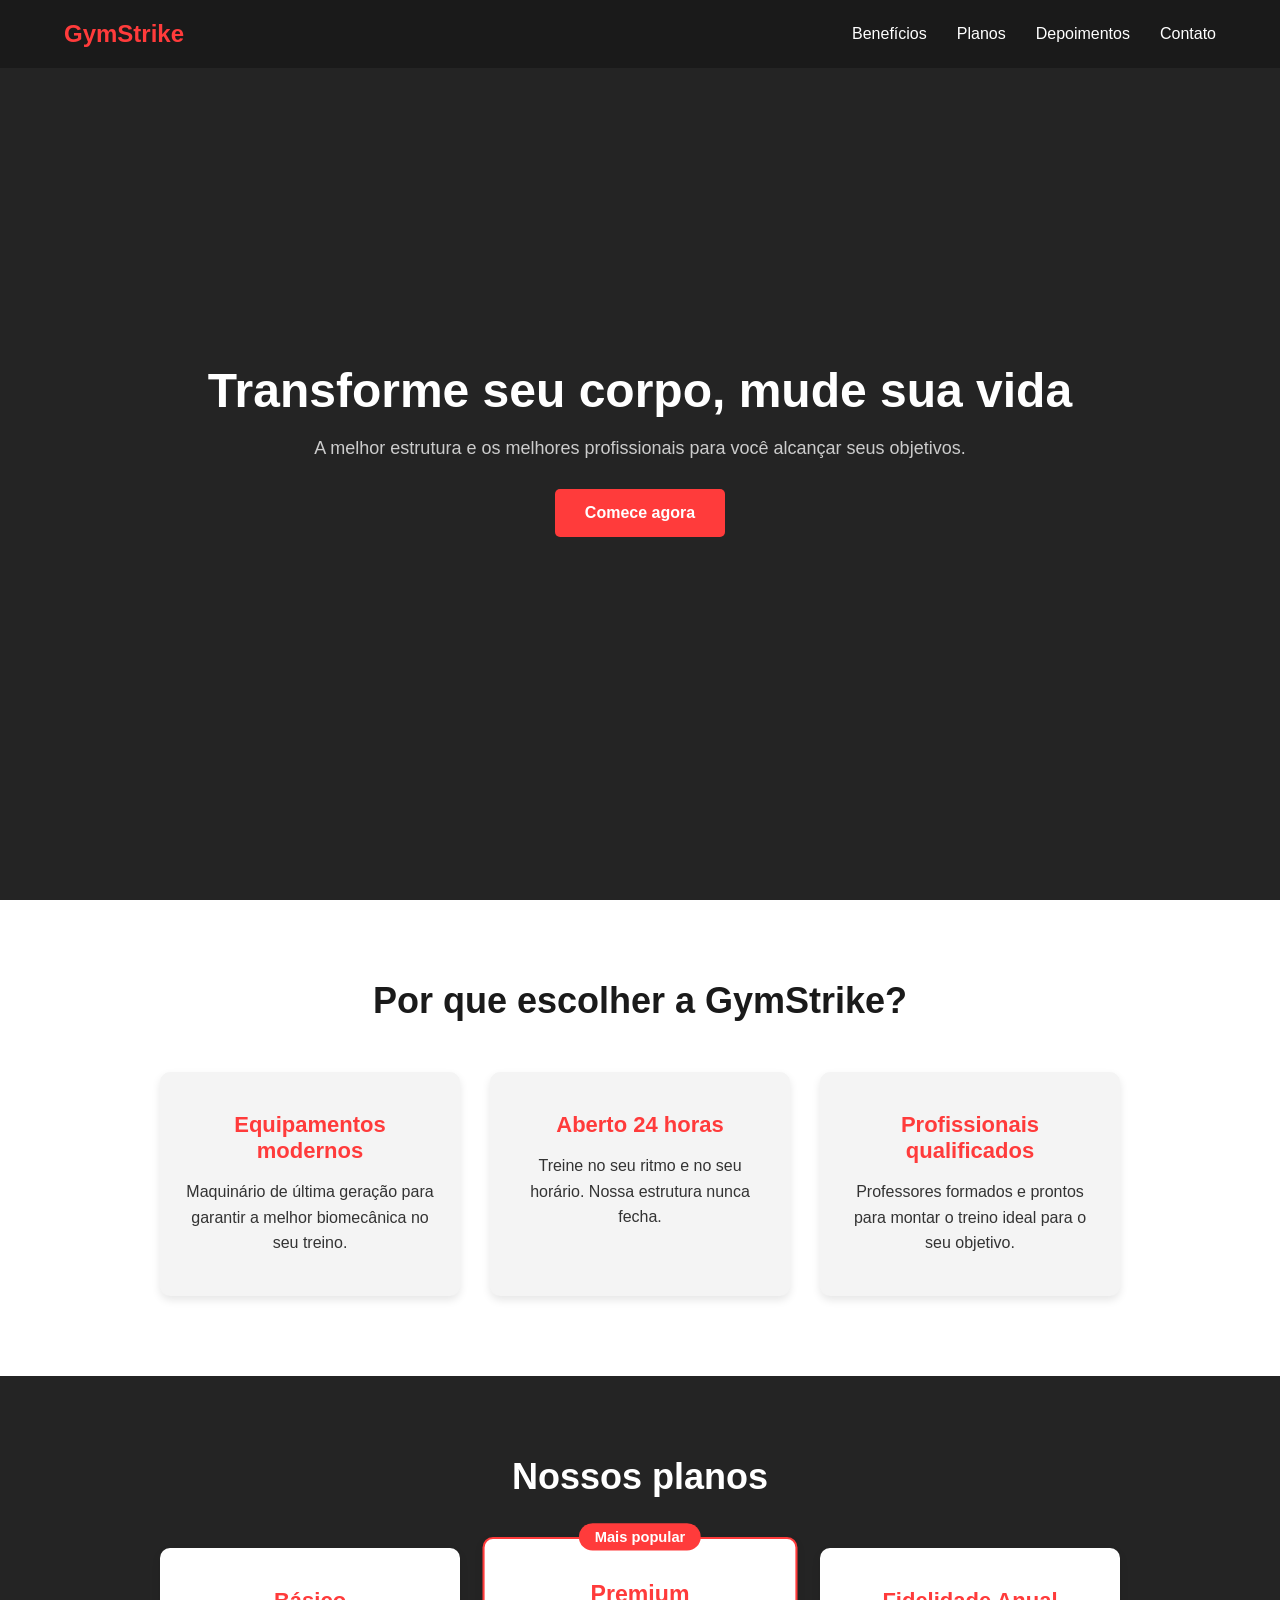
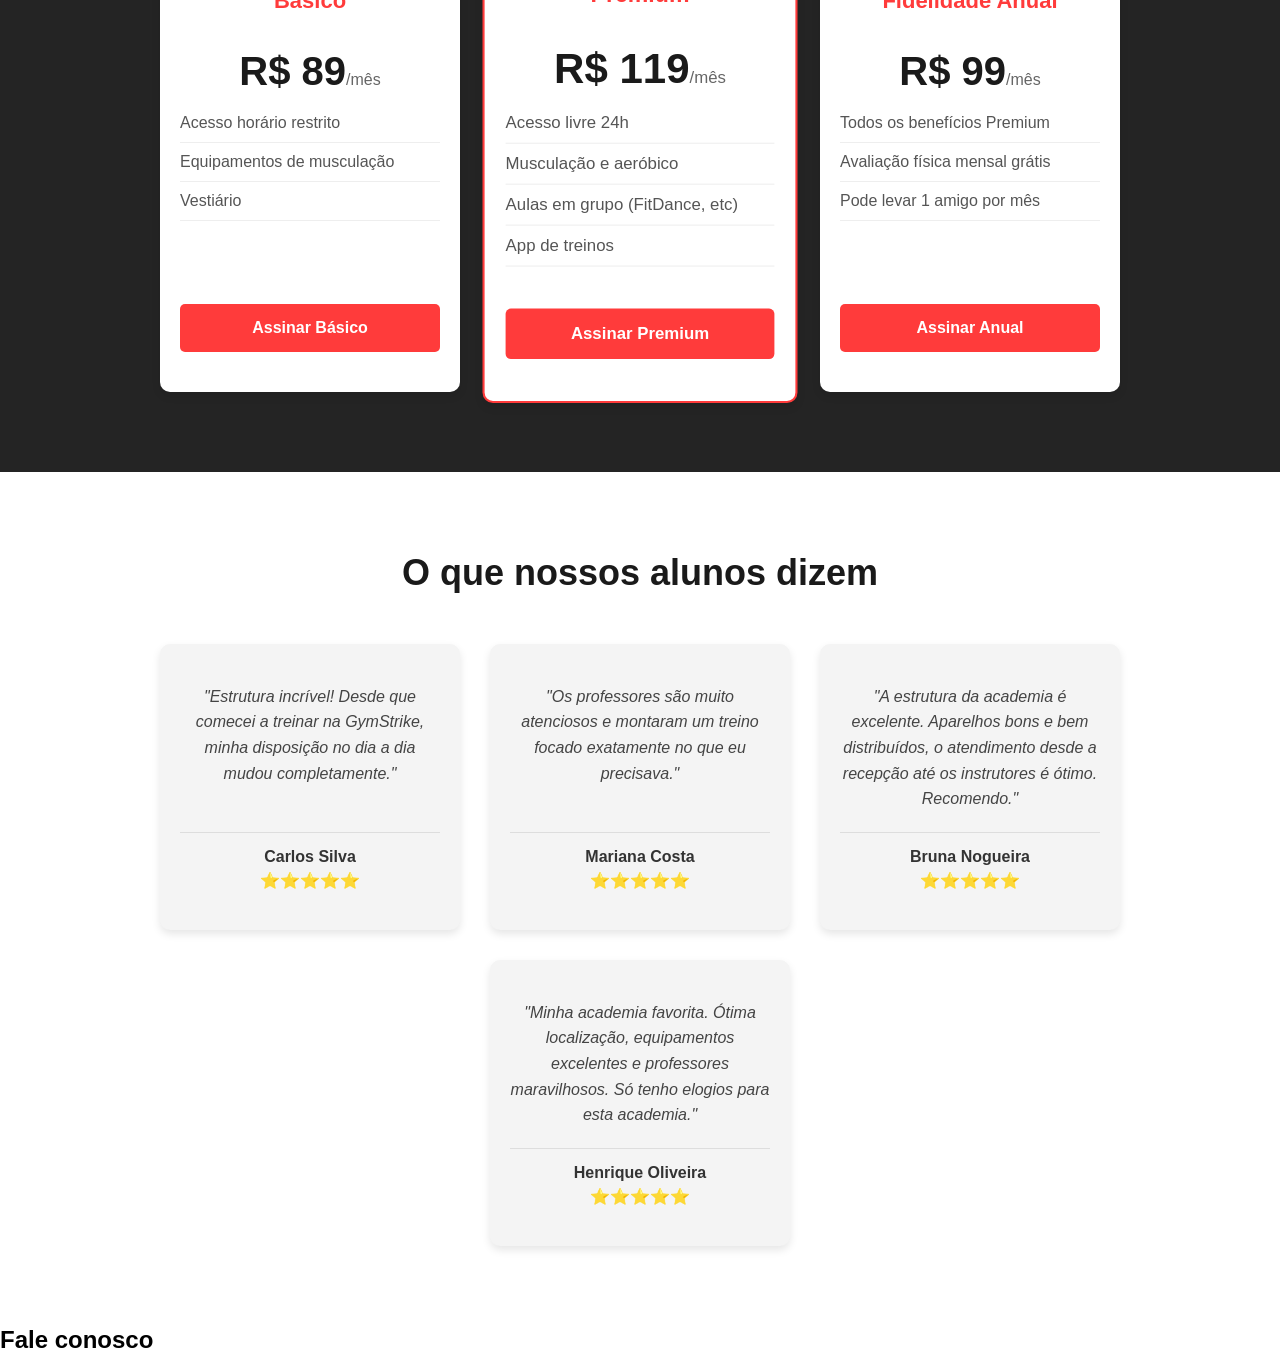
==== index.html @ 0ec487df "feat: adiciona secao de depoimentos" ====
<!DOCTYPE html>
<html lang="pt-BR">
<head>
    <meta charset="UTF-8">
    <meta name="viewport" content="width=device-width, initial-scale=1.0">
    <title>GymStrike</title>
    <link rel="stylesheet" href="style.css">
</head>
<body>
    <header>
        <nav>
            <div class="logo">GymStrike</div>
            <ul class="nav-links">
                <li><a href="#beneficios">Benefícios</a></li>
                <li><a href="#planos">Planos</a></li>
                <li><a href="#depoimentos">Depoimentos</a></li>
                <li><a href="#contato">Contato</a></li>
            </ul>
        </nav>
    </header>

    <main>
        <!-- 1. HERO SECTION -->
        <section id="hero">
            <div class="hero-content">
                <h1>Transforme seu corpo, mude sua vida</h1>
                <p>A melhor estrutura e os melhores profissionais para você alcançar seus objetivos.</p>
                <a href="#planos" class="cta-button">Comece agora</a>
            </div>
        </section>

        <!-- 2. BENEFÍCIOS -->
         <section id="beneficios" class="secao-padrao">
            <h2 class="titulo-secao">Por que escolher a GymStrike?</h2>
            
            <div class="cards-container">
                <div class="card">
                    <h3>Equipamentos modernos</h3>
                    <p>Maquinário de última geração para garantir a melhor biomecânica no seu treino.</p>
                </div>

                <div class="card">
                    <h3>Aberto 24 horas</h3>
                    <p>Treine no seu ritmo e no seu horário. Nossa estrutura nunca fecha.</p>
                </div>

                <div class="card">
                    <h3>Profissionais qualificados</h3>
                    <p>Professores formados e prontos para montar o treino ideal para o seu objetivo.</p>
                </div>
            </div>
         </section>

         <!-- 3. PLANOS DE MENSALIDADE -->
          <section id="planos" class="secao-padrao bg-escuro">
            <h2 class="titulo-secao texto-claro">Nossos planos</h2>
            
            <div class="cards-container">
                <div class="card plano-card">
                    <h3>Básico</h3>
                    <div class="preco">R$ 89<span>/mês</span></div>
                    <ul class="lista-plano">
                        <li>Acesso horário restrito</li>
                        <li>Equipamentos de musculação</li>
                        <li>Vestiário</li>
                    </ul>
                    <a href="#contato" class="cta-button plano-btn">Assinar Básico</a>
                </div>

                <div class="card plano-card destaque">
                    <div class="tag-popular">Mais popular</div>
                    <h3>Premium</h3>
                    <div class="preco">R$ 119<span>/mês</span></div>
                    <ul class="lista-plano">
                        <li>Acesso livre 24h</li>
                        <li>Musculação e aeróbico</li>
                        <li>Aulas em grupo (FitDance, etc)</li>
                        <li>App de treinos</li>
                    </ul>
                    <a href="#contato" class="cta-button plano-btn">Assinar Premium</a>
                </div>

                <div class="card plano-card">
                    <h3>Fidelidade Anual</h3>
                    <div class="preco">R$ 99<span>/mês</span></div>
                    <ul class="lista-plano">
                        <li>Todos os benefícios Premium</li>
                        <li>Avaliação física mensal grátis</li>
                        <li>Pode levar 1 amigo por mês</li>
                    </ul>
                    <a href="#contato" class="cta-button plano-btn">Assinar Anual</a>
                </div>
            </div>
          </section>

          <!-- 4. DEPOIMENTOS -->
           <section id="depoimentos" class="secao-padrao">
            <h2 class="titulo-secao">O que nossos alunos dizem</h2>
            
            <div class="cards-container">
                <div class="card depoimento-card">
                    <p class="texto-depoimento">"Estrutura incrível! Desde que comecei a treinar na GymStrike, minha disposição no dia a dia mudou completamente."</p>
                    <div class="autor-depoimento">
                        <strong>Carlos Silva</strong>
                        <span>⭐⭐⭐⭐⭐</span>
                    </div>
                </div>

                <div class="card depoimento-card">
                    <p class="texto-depoimento">"Os professores são muito atenciosos e montaram um treino focado exatamente no que eu precisava."</p>
                    <div class="autor-depoimento">
                        <strong>Mariana Costa</strong>
                        <span>⭐⭐⭐⭐⭐</span>
                    </div>
                </div>

                <div class="card depoimento-card">
                    <p class="texto-depoimento">"A estrutura da academia é excelente. Aparelhos bons e bem distribuídos, o atendimento desde a recepção até os instrutores é ótimo. Recomendo."</p>
                    <div class="autor-depoimento">
                        <strong>Bruna Nogueira</strong>
                        <span>⭐⭐⭐⭐⭐</span>
                    </div>
                </div>

                <div class="card depoimento-card">
                    <p class="texto-depoimento">"Minha academia favorita. Ótima localização, equipamentos excelentes e professores maravilhosos. Só tenho elogios para esta academia."</p>
                    <div class="autor-depoimento">
                        <strong>Henrique Oliveira</strong>
                        <span>⭐⭐⭐⭐⭐</span>
                    </div>
                </div>
            </div>
           </section>

           <!-- 5. FORMULÁRIO DE CONTATO -->
            <section id="contato">
                <h2>Fale conosco</h2>
                <!-- Colocarei o formulário aqui depois -->
            </section>
    </main>

    <script src="script.js"></script>
</body>
</html>
---- style.css ----
* {
    margin: 0;
    padding: 0;
    box-sizing: border-box;
    font-family: Arial, sans-serif; /* Fonte básica temporária */
}

/* CABEÇALHO E NAVEGAÇÃO */
header {
    background-color: #1a1a1a;
    padding: 20px 5%;
    position: fixed;
    width: 100%;
    top: 0;
    z-index: 100;
}

nav {
    display: flex;
    justify-content: space-between;
    align-items: center;
}

.logo {
    color: #ff3b3b;
    font-size: 24px;
    font-weight: bold;
}

.nav-links {
    list-style: none;
    display: flex;
    gap: 30px;
}

.nav-links a {
    color: white;
    text-decoration: none;
    font-size: 16px;
    transition: color 0.3s ease;
}

.nav-links a:hover {
    color: #ff3b3b;
}

/* HERO SECTION */
#hero {
    background-color: #242424;
    height: 100vh;
    display: flex;
    align-items: center;
    justify-content: center;
    text-align: center;
    color: white;
    padding: 0 20px;
}

.hero-content h1 {
    font-size: 48px;
    margin-bottom: 20px;
}

.hero-content p {
    font-size: 18px;
    margin-bottom: 30px;
    color: #cccccc;
}

/* BOTÃO CTA */
.cta-button {
    display: inline-block;
    background-color: #ff3b3b;
    color: white;
    padding: 15px 30px;
    text-decoration: none;
    font-weight: bold;
    border-radius: 5px;
    transition: background-color 0.3s ease, transform 0.2s ease;
}

.cta-button:hover {
    background-color: #cc0000;
    transform: scale(1.05);
}

/* ESTILOS PADRÕES DE SEÇÃO */
.secao-padrao {
    padding: 80px 5%;
    background-color: #ffffff;
    color: #333333;
    text-align: center;
}

.titulo-secao {
    font-size: 36px;
    margin-bottom: 50px;
    color: #1a1a1a;
}

.bg-escuro {
    background-color: #242424;
}

.texto-claro {
    color: #ffffff;
}

/* BENEFÍCIOS */
.cards-container {
    display: flex;
    justify-content: center;
    gap: 30px;
    flex-wrap: wrap;
}

.card {
    background-color: #f4f4f4;
    padding: 40px 20px;
    border-radius: 10px;
    width: 300px;
    box-shadow: 0 4px 8px rgba(0,0,0,0.1);
    transition: transform 0.3s ease, box-shadow 0.3s ease;
}

.card h3 {
    color: #ff3b3b;
    margin-bottom: 15px;
    font-size: 22px;
}

.card p {
    font-size: 16px;
    line-height: 1.6;
}

.card:hover {
    transform: translateY(-10px);
    box-shadow: 0 8px 16px rgba(0,0,0,0.2);
}

/* PLANOS */
.plano-card {
    background-color: #ffffff;
    display: flex;
    flex-direction: column;
    position: relative;
}

.plano-card.destaque {
    border: 2px solid #ff3b3b;
    transform: scale(1.05);
}

.plano-card.destaque:hover {
    transform: scale(1.1);
}

.tag-popular {
    position: absolute;
    top: -15px;
    left: 50%;
    transform: translateX(-50%);
    background-color: #ff3b3b;
    color: white;
    padding: 5px 15px;
    border-radius: 20px;
    font-size: 14px;
    font-weight: bold;
}

.preco {
    font-size: 40px;
    font-weight: bold;
    color: #1a1a1a;
    margin: 20px 0;
}

.preco span {
    font-size: 16px;
    color: #666666;
    font-weight: normal;
}

.lista-plano {
    list-style: none;
    text-align: left;
    margin-bottom: 30px;
    flex-grow: 1;
}

.lista-plano li {
    margin-bottom: 10px;
    border-bottom: 1px solid #eeeeee;
    padding-bottom: 10px;
    color: #555555;
}

.plano-btn {
    width: 100%;
    text-align: center;
}

/* DEPOIMENTOS */
.depoimento-card {
    display: flex;
    flex-direction: column;
    justify-content: space-between;
    font-style: italic;
}

.texto-depoimento {
    margin-bottom: 20px;
    font-size: 16px;
    color: #444444;
}

.autor-depoimento {
    display: flex;
    flex-direction: column;
    align-items: center;
    gap: 5px;
    font-style: normal;
    border-top: 1px solid #dddddd;
    padding-top: 15px;
}
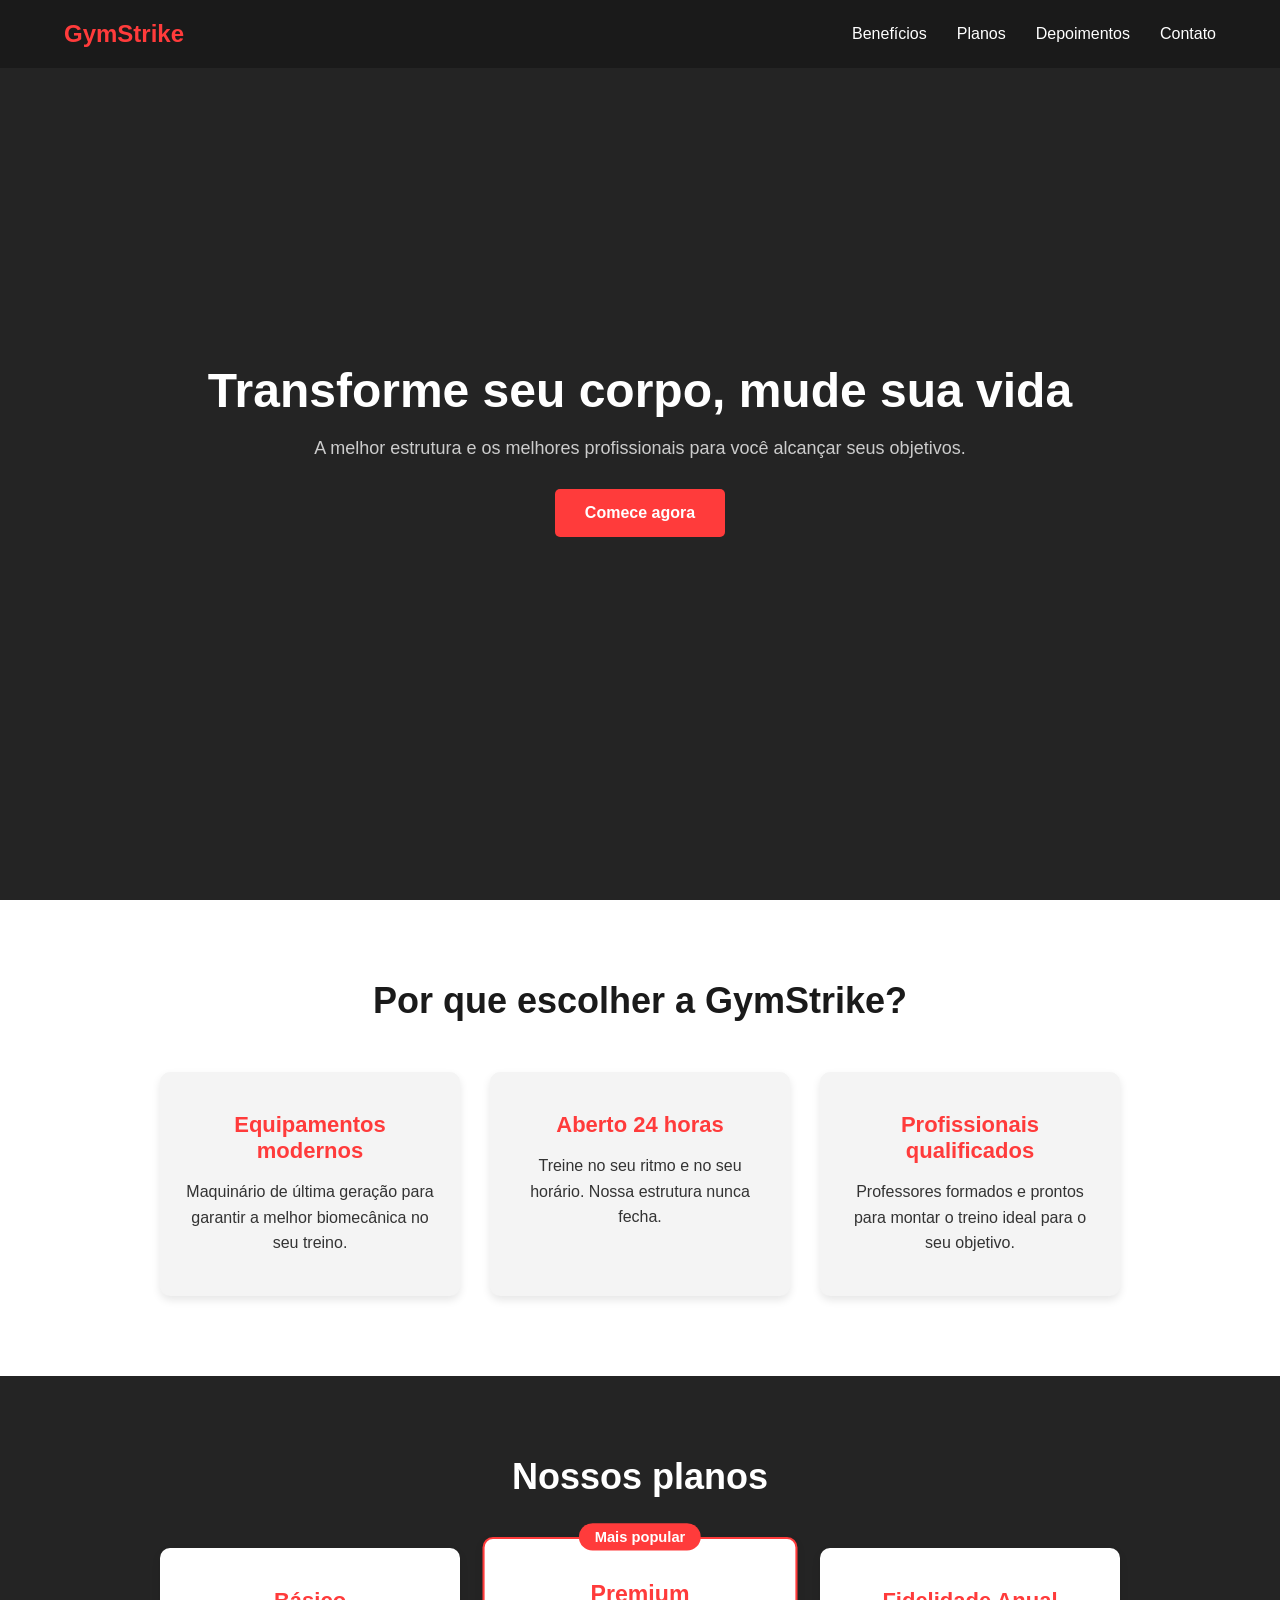
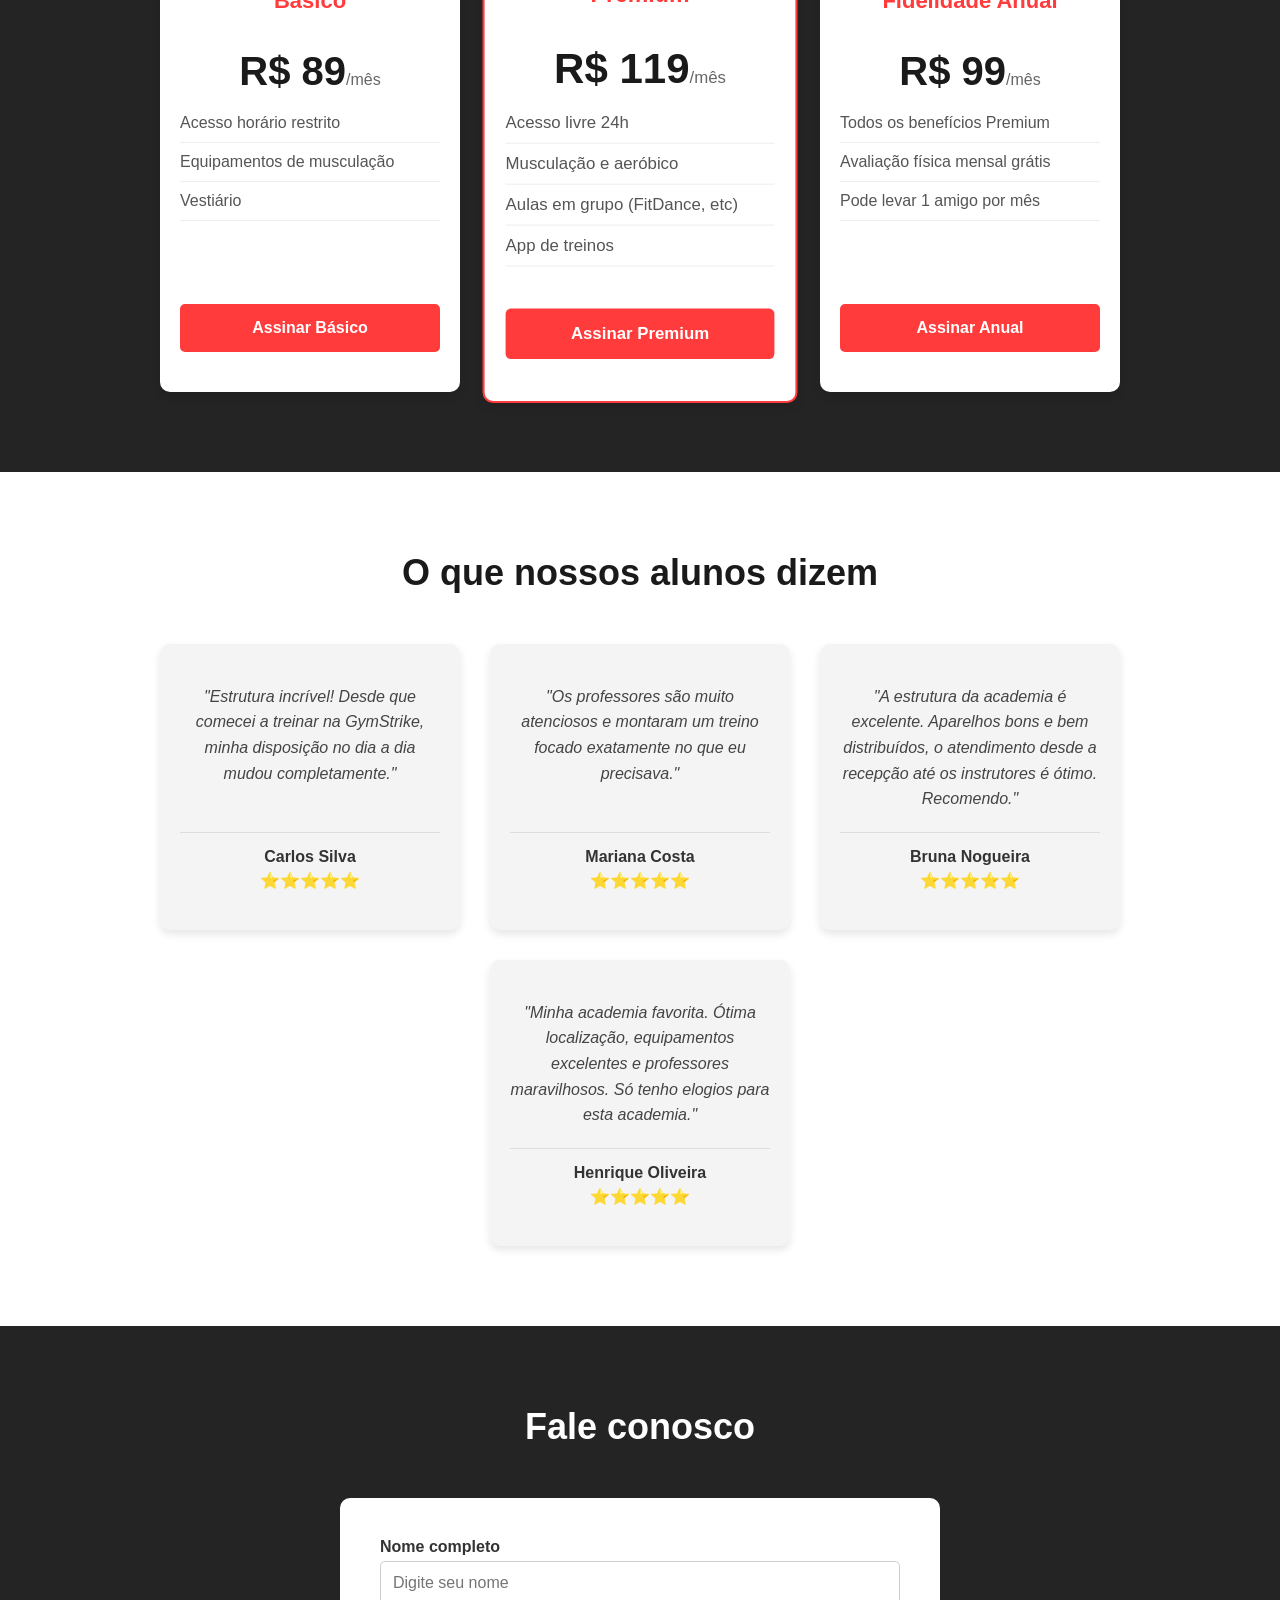
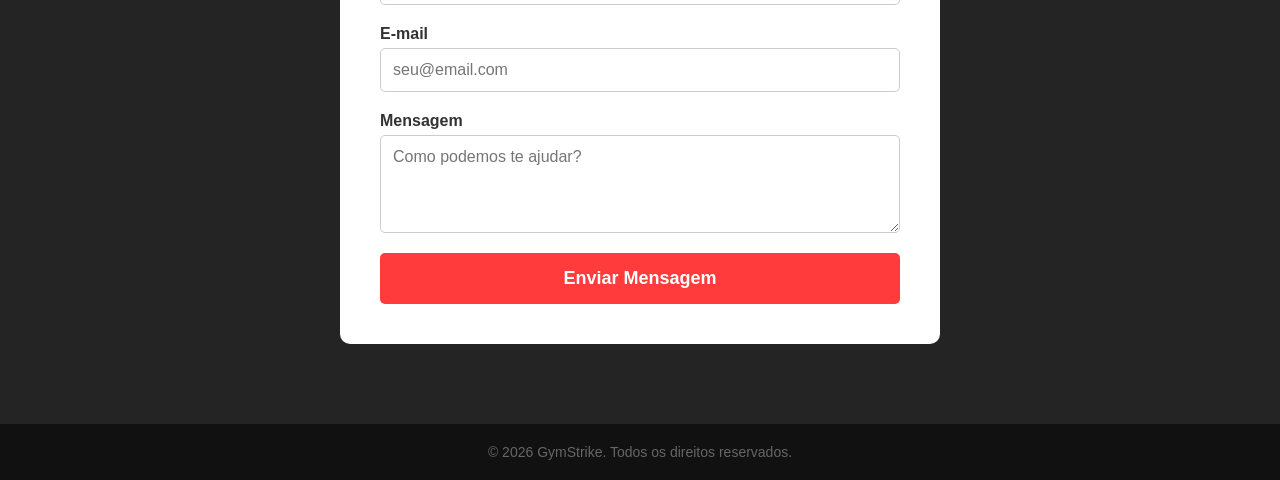
==== commit c2284e9e: "feat: adiciona formulario de contato e rodape" ====
--- a/index.html
+++ b/index.html
@@ -133,11 +133,36 @@
            </section>
 
            <!-- 5. FORMULÁRIO DE CONTATO -->
-            <section id="contato">
-                <h2>Fale conosco</h2>
-                <!-- Colocarei o formulário aqui depois -->
+            <section id="contato" class="secao-padrao bg-escuro">
+                <h2 class="titulo-secao texto-claro">Fale conosco</h2>
+                
+                <div class="form-container">
+                    <form id="form-contato">
+                        <div class="input-group">
+                            <label for="nome">Nome completo</label>
+                            <input type="text" id="nome" name="nome" placeholder="Digite seu nome" required>
+                        </div>
+
+                        <div class="input-group">
+                            <label for="email">E-mail</label>
+                            <input type="email" id="email" name="email" placeholder="seu@email.com" required>
+                        </div>
+
+                        <div class="input-group">
+                            <label for="mensagem">Mensagem</label>
+                            <textarea name="mensagem" id="mensagem" rows="4" placeholder="Como podemos te ajudar?" required></textarea>
+                        </div>
+
+                        <button type="submit" class="cta-button form-btn">Enviar Mensagem</button>
+                    </form>
+                </div>
             </section>
     </main>
+
+    <!-- RODAPÉ -->
+    <footer>
+        <p>&copy; 2026 GymStrike. Todos os direitos reservados.</p>
+    </footer>
 
     <script src="script.js"></script>
 </body>
--- a/style.css
+++ b/style.css
@@ -223,4 +223,57 @@
     font-style: normal;
     border-top: 1px solid #dddddd;
     padding-top: 15px;
+}
+
+/* FORMULÁRIO DE CONTATO */
+.form-container {
+    max-width: 600px;
+    margin: 0 auto;
+    background-color: #ffffff;
+    padding: 40px;
+    border-radius: 10px;
+    text-align: left;
+}
+
+.input-group {
+    margin-bottom: 20px;
+    display: flex;
+    flex-direction: column;
+}
+
+.input-group label {
+    margin-bottom: 5px;
+    font-weight: bold;
+    color: #333333;
+}
+
+.input-group input,
+.input-group textarea {
+    padding: 12px;
+    border: 1px solid #cccccc;
+    border-radius: 5px;
+    font-size: 16px;
+    outline: none;
+    transition: border-color 0.3s ease;
+}
+
+.input-group input:focus,
+.input-group textarea:focus {
+    border-color: #ff3b3b;
+}
+
+.form-btn {
+    width: 100%;
+    border: none;
+    cursor: pointer;
+    font-size: 18px;
+}
+
+/* RODAPÉ */
+footer {
+    background-color: #111111;
+    color: #666666;
+    text-align: center;
+    padding: 20px 0;
+    font-size: 14px;
 }
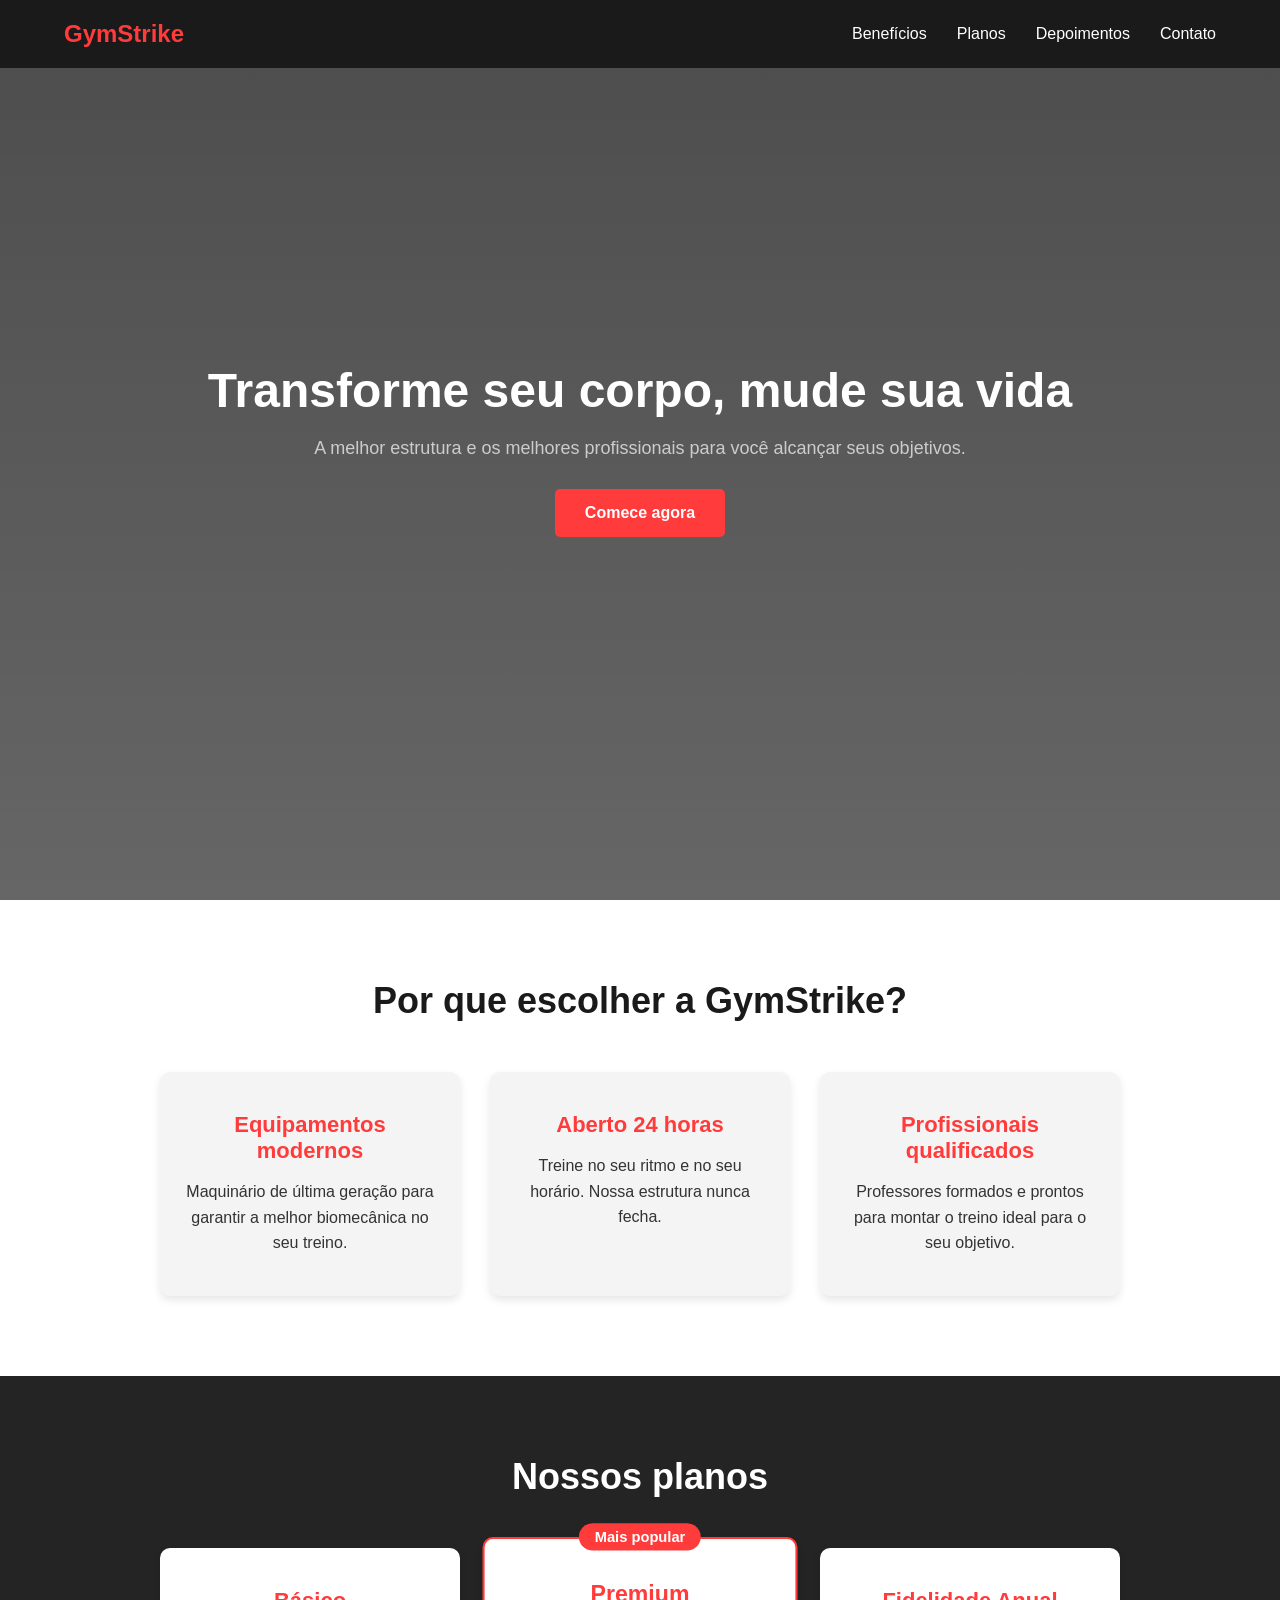
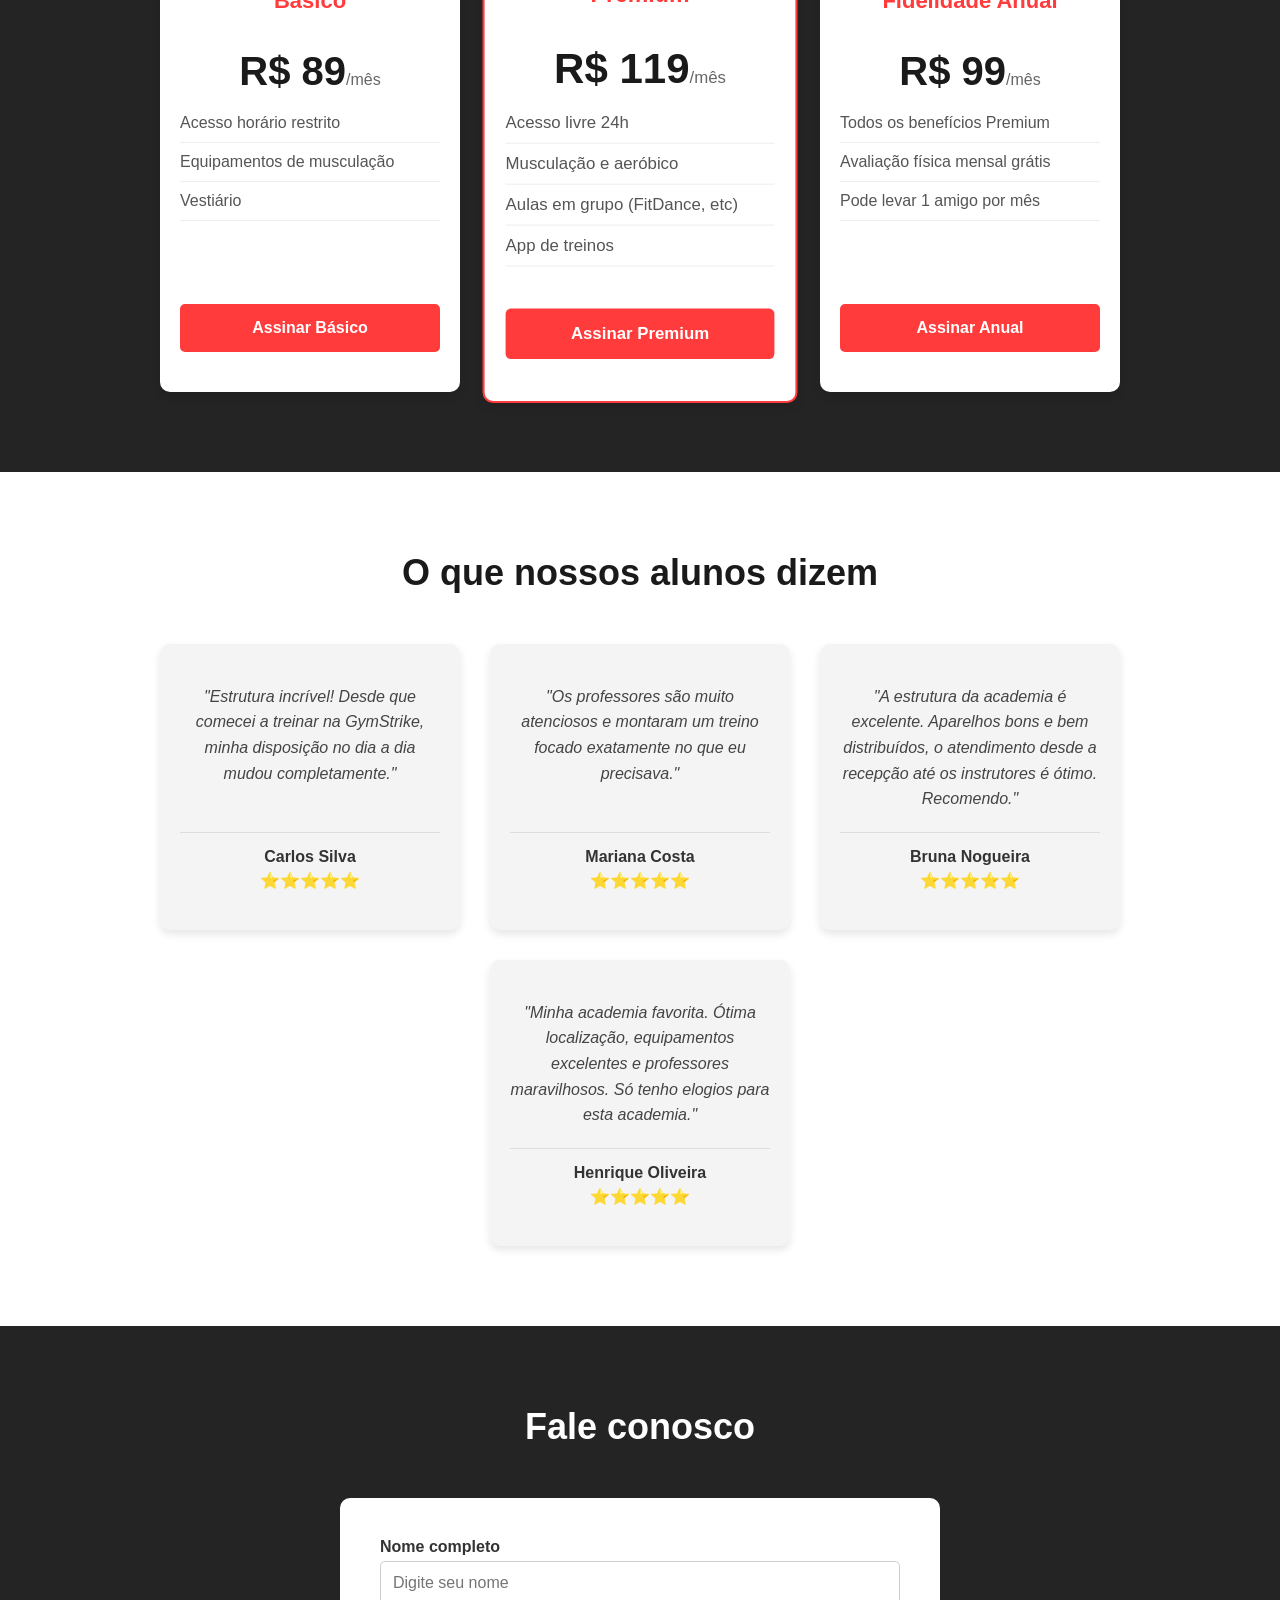
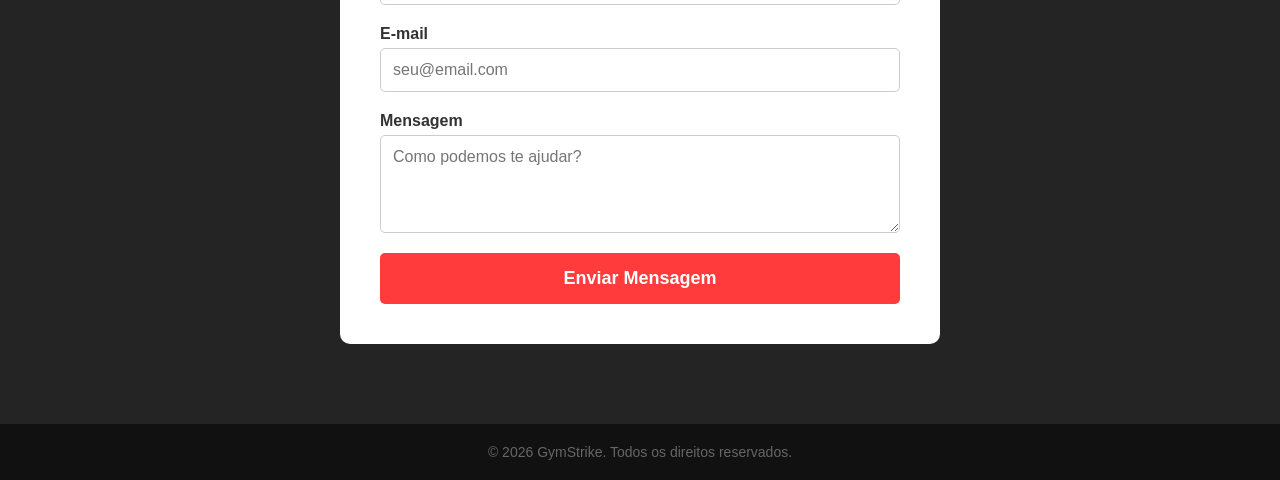
==== commit 81b05ed6: "style: adiciona imagem de fundo na hero section e cria alerta personalizado" ====
--- a/index.html
+++ b/index.html
@@ -164,6 +164,12 @@
         <p>&copy; 2026 GymStrike. Todos os direitos reservados.</p>
     </footer>
 
+    <!-- CAIXA DE ALERTA PERSONALIZADA -->
+    <div id="alerta-customizado" class="escondido">
+        <span id="mensagem-alerta">Mensagem de sucesso aqui</span>
+        <button id="fechar-alerta">Ok</button>
+    </div>
+
     <script src="script.js"></script>
 </body>
 </html>
--- a/style.css
+++ b/style.css
@@ -46,7 +46,8 @@
 
 /* HERO SECTION */
 #hero {
-    background-color: #242424;
+    background: linear-gradient(rgba(0,0,0,0.7), rgba(0,0,0,0.6)),
+                url('https://images.unsplash.com/photo-1534438327276-14e5300c3a48?q=80&w=1920&auto=format&fit=crop') center/cover no-repeat;
     height: 100vh;
     display: flex;
     align-items: center;
@@ -276,4 +277,42 @@
     text-align: center;
     padding: 20px 0;
     font-size: 14px;
+}
+
+/* ALERTA PERSONALIZADO */
+#alerta-customizado {
+    position: fixed;
+    bottom: 30px;
+    right: 30px;
+    background-color: #10b981;
+    color: white;
+    padding: 15px 25px;
+    border-radius: 8px;
+    box-shadow: 0 10px 25px rgba(0,0,0,0.2);
+    display: flex;
+    align-items: center;
+    gap: 20px;
+    z-index: 9999;
+    transition: transform 0.4s cubic-bezier(0.175, 0.885, 0.32, 1.275), opacity 0.4s ease;
+}
+
+#alerta-customizado.escondido {
+    transform: translateY(150px);
+    opacity: 0;
+    pointer-events: none;
+}
+
+#fechar-alerta {
+    background-color: rgba(255,255,255,0.2);
+    color: white;
+    border: none;
+    padding: 5px 15px;
+    border-radius: 4px;
+    cursor: pointer;
+    font-weight: bold;
+    transition: background-color 0.3s;
+}
+
+#fechar-alerta:hover {
+    background-color: rgba(255,255,255,0.4);
 }
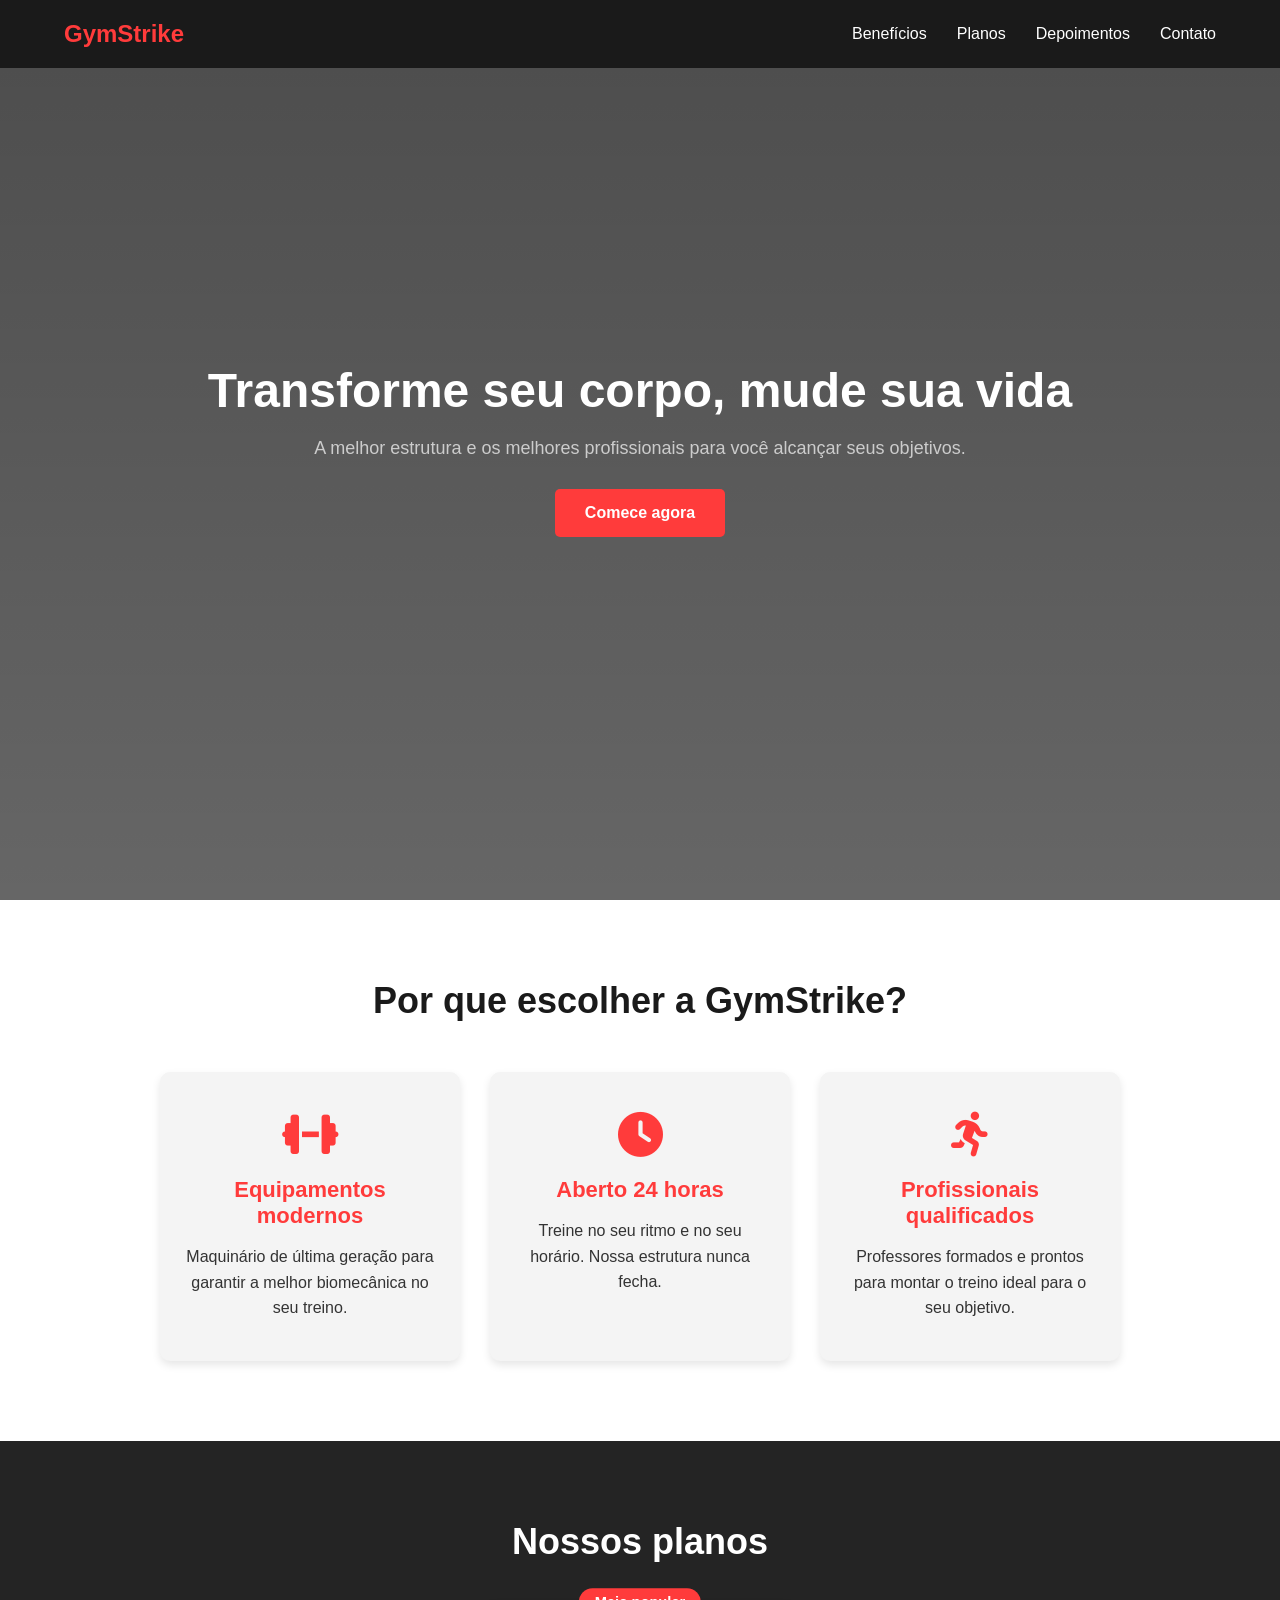
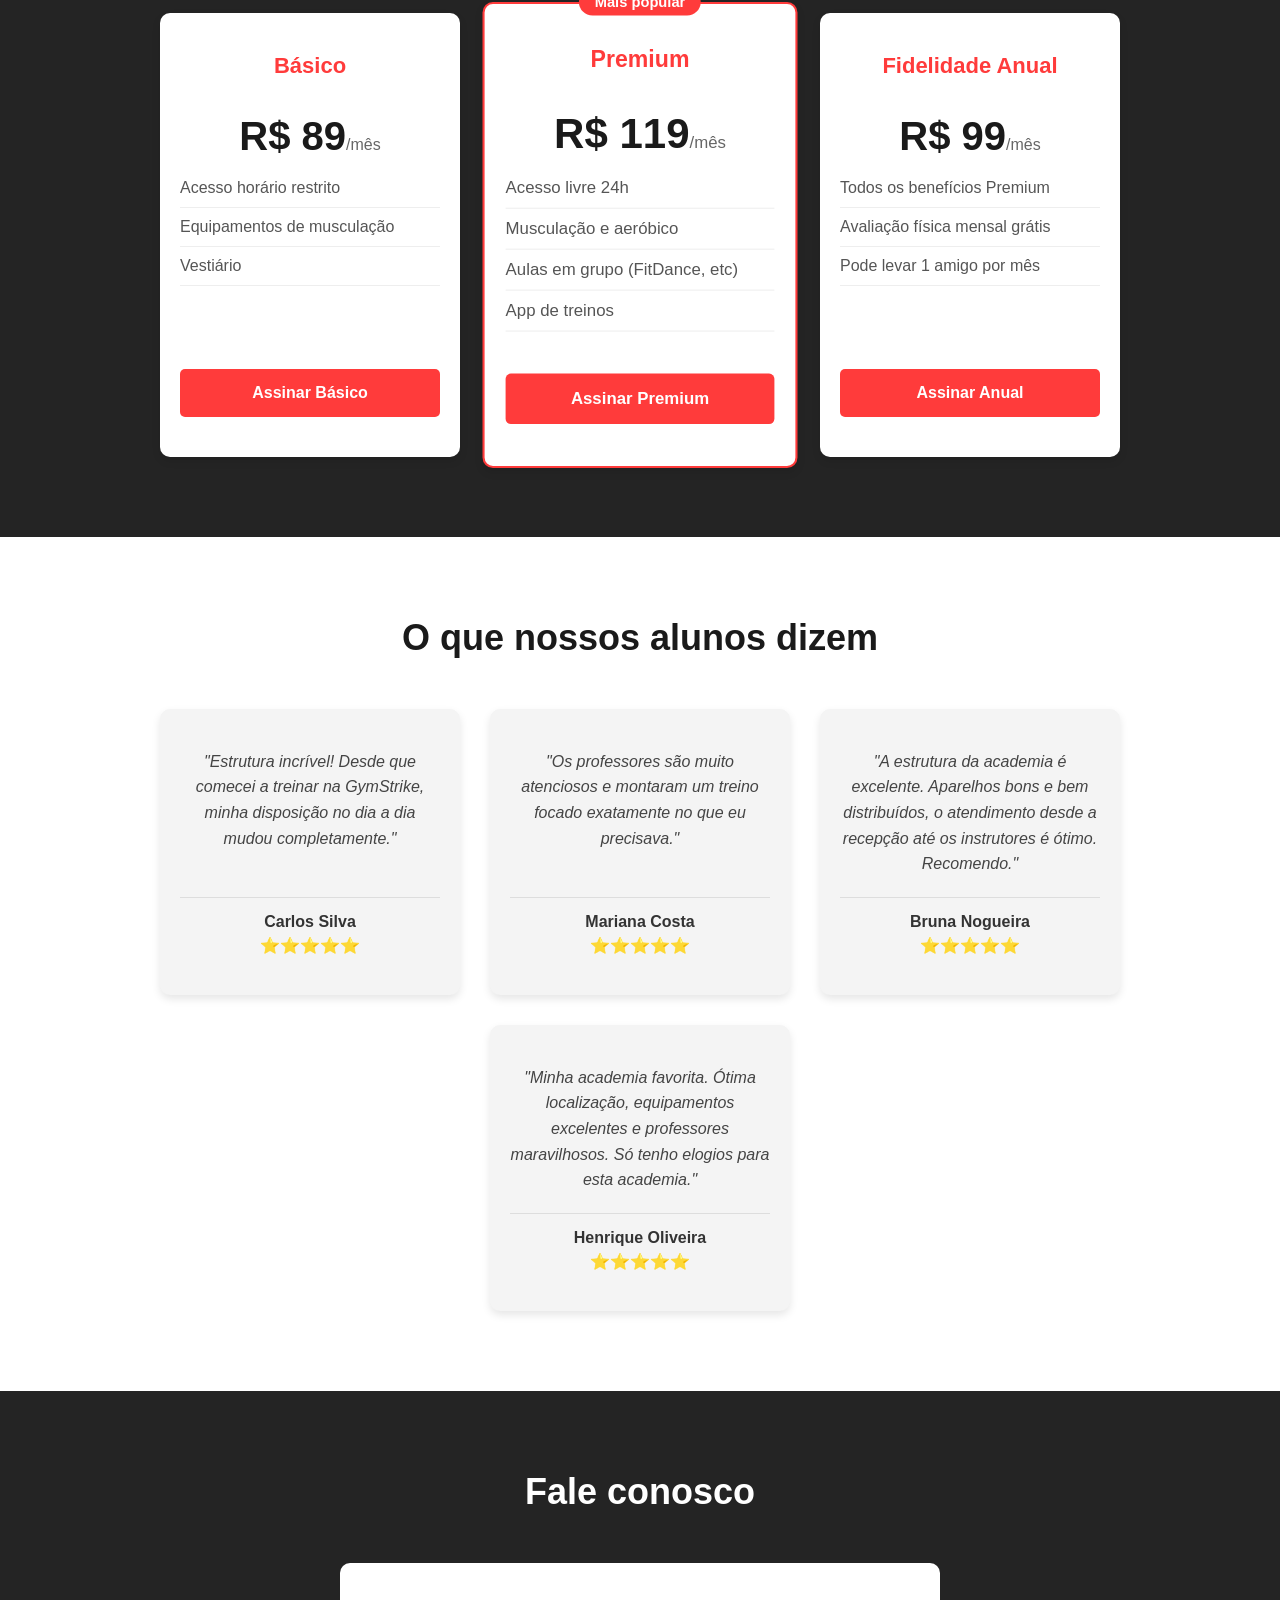
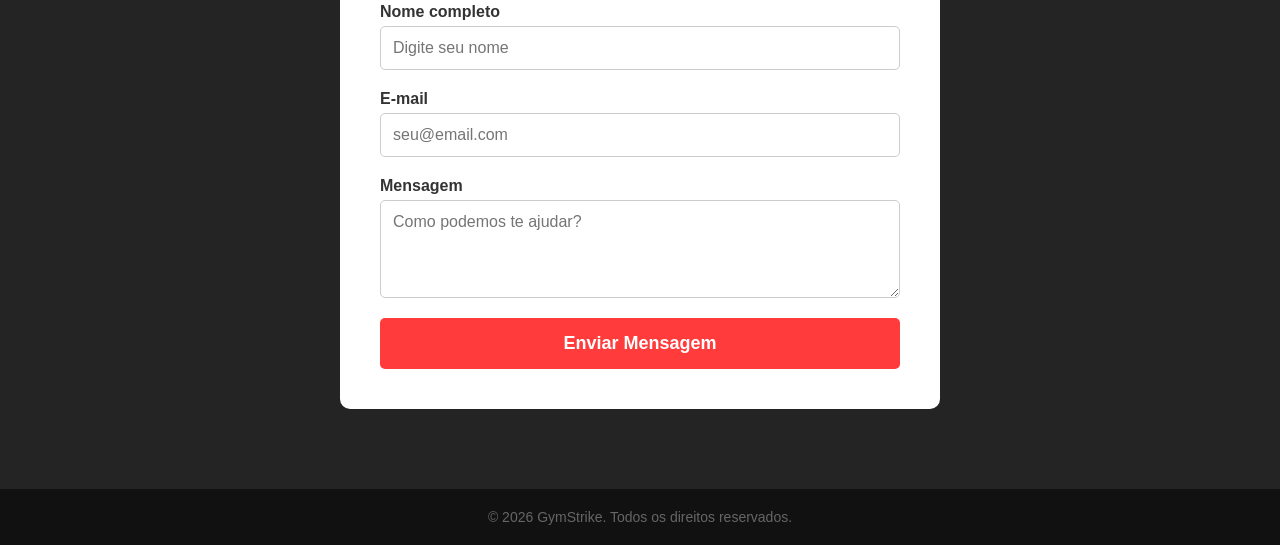
==== commit 2552eb3c: "feat: adiciona icones do font awesome na secao de beneficios" ====
--- a/index.html
+++ b/index.html
@@ -4,6 +4,7 @@
     <meta charset="UTF-8">
     <meta name="viewport" content="width=device-width, initial-scale=1.0">
     <title>GymStrike</title>
+    <link rel="stylesheet" href="https://cdnjs.cloudflare.com/ajax/libs/font-awesome/6.5.1/css/all.min.css">
     <link rel="stylesheet" href="style.css">
 </head>
 <body>
@@ -35,17 +36,17 @@
             
             <div class="cards-container">
                 <div class="card">
-                    <h3>Equipamentos modernos</h3>
+                    <i class="fa-solid fa-dumbbell icone-beneficio"></i> <h3>Equipamentos modernos</h3>
                     <p>Maquinário de última geração para garantir a melhor biomecânica no seu treino.</p>
                 </div>
 
                 <div class="card">
-                    <h3>Aberto 24 horas</h3>
+                    <i class="fa-solid fa-clock icone-beneficio"></i> <h3>Aberto 24 horas</h3>
                     <p>Treine no seu ritmo e no seu horário. Nossa estrutura nunca fecha.</p>
                 </div>
 
                 <div class="card">
-                    <h3>Profissionais qualificados</h3>
+                    <i class="fa-solid fa-person-running icone-beneficio"></i> <h3>Profissionais qualificados</h3>
                     <p>Professores formados e prontos para montar o treino ideal para o seu objetivo.</p>
                 </div>
             </div>
@@ -137,7 +138,7 @@
                 <h2 class="titulo-secao texto-claro">Fale conosco</h2>
                 
                 <div class="form-container">
-                    <form id="form-contato">
+                    <form id="form-contato" novalidate>
                         <div class="input-group">
                             <label for="nome">Nome completo</label>
                             <input type="text" id="nome" name="nome" placeholder="Digite seu nome" required>
--- a/style.css
+++ b/style.css
@@ -315,4 +315,16 @@
 
 #fechar-alerta:hover {
     background-color: rgba(255,255,255,0.4);
+}
+
+/* ÍCONES DE BENEFÍCIOS */
+.icone-beneficio {
+    font-size: 45px;
+    color: #ff3b3b;
+    margin-bottom: 20px;
+    transition: transform 0.3s ease;
+}
+
+.card:hover .icone-beneficio {
+    transform: rotate(-10deg) scale(1.1);
 }
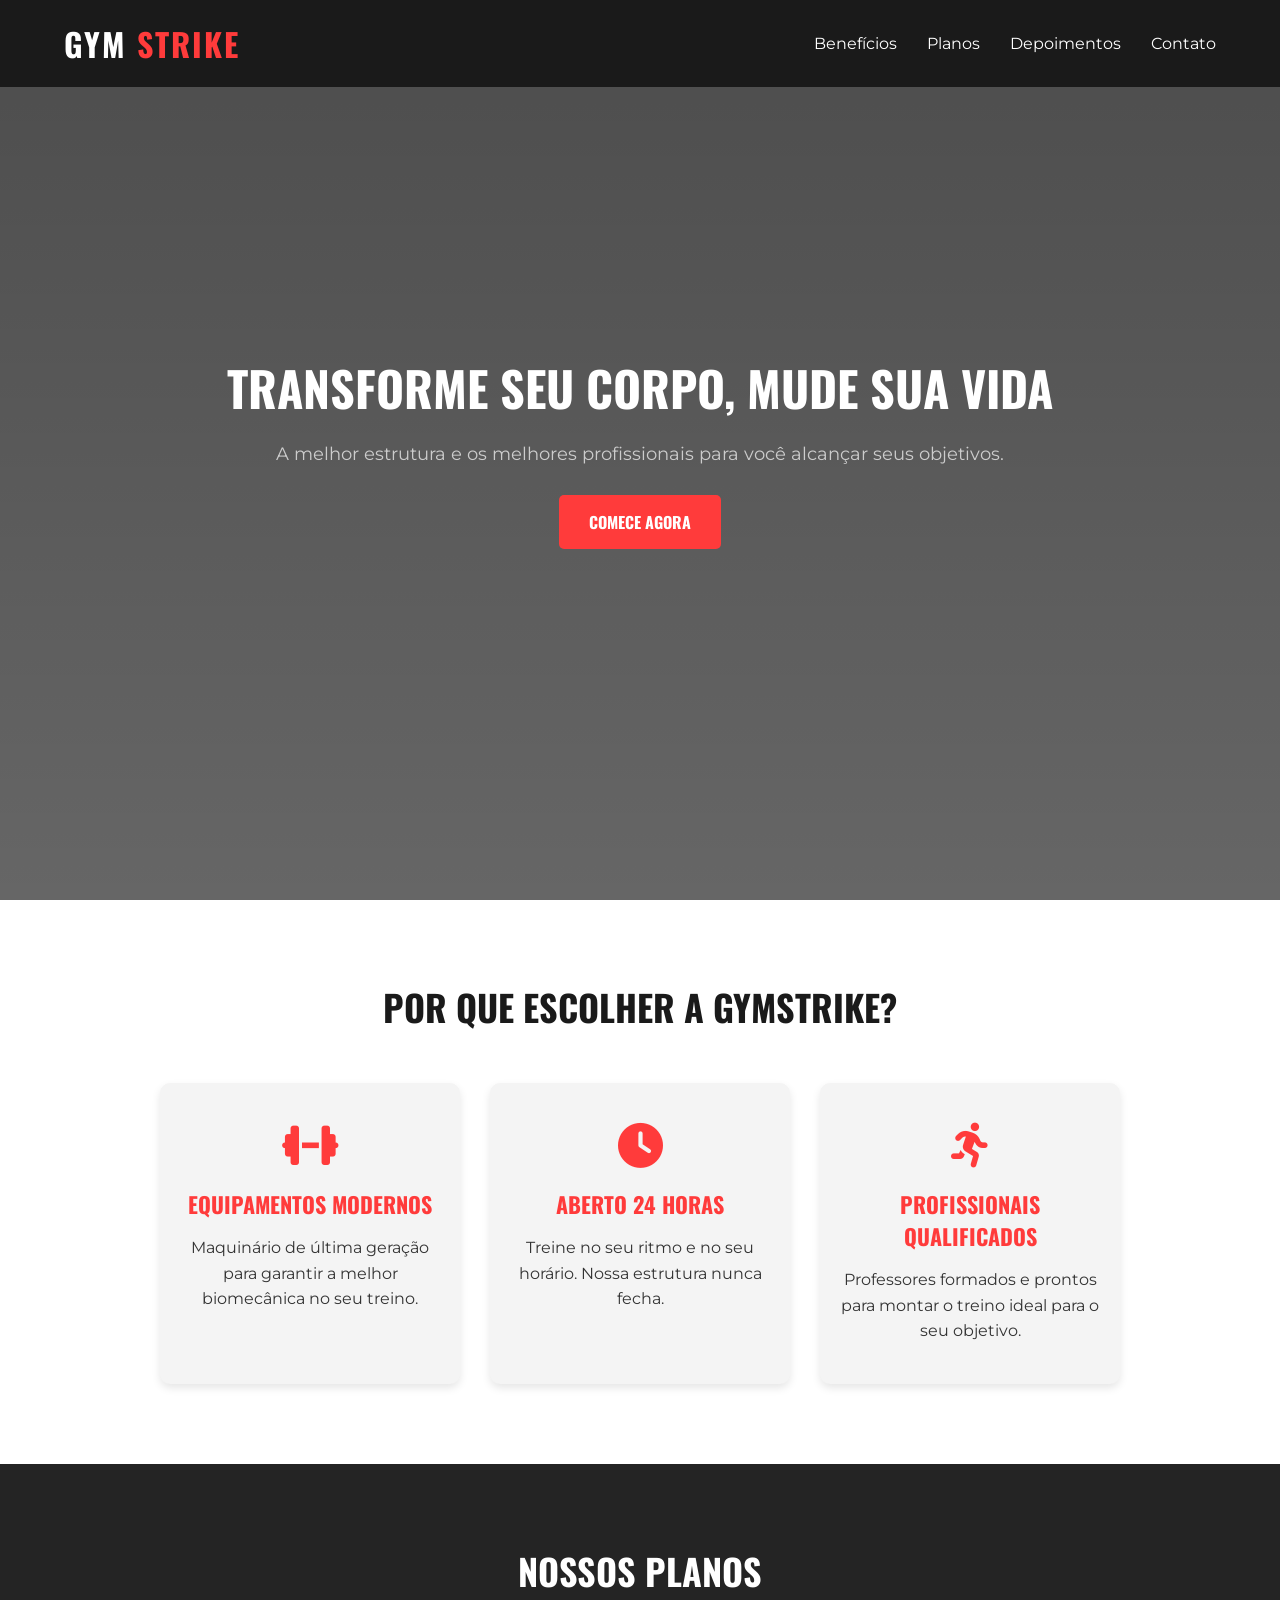
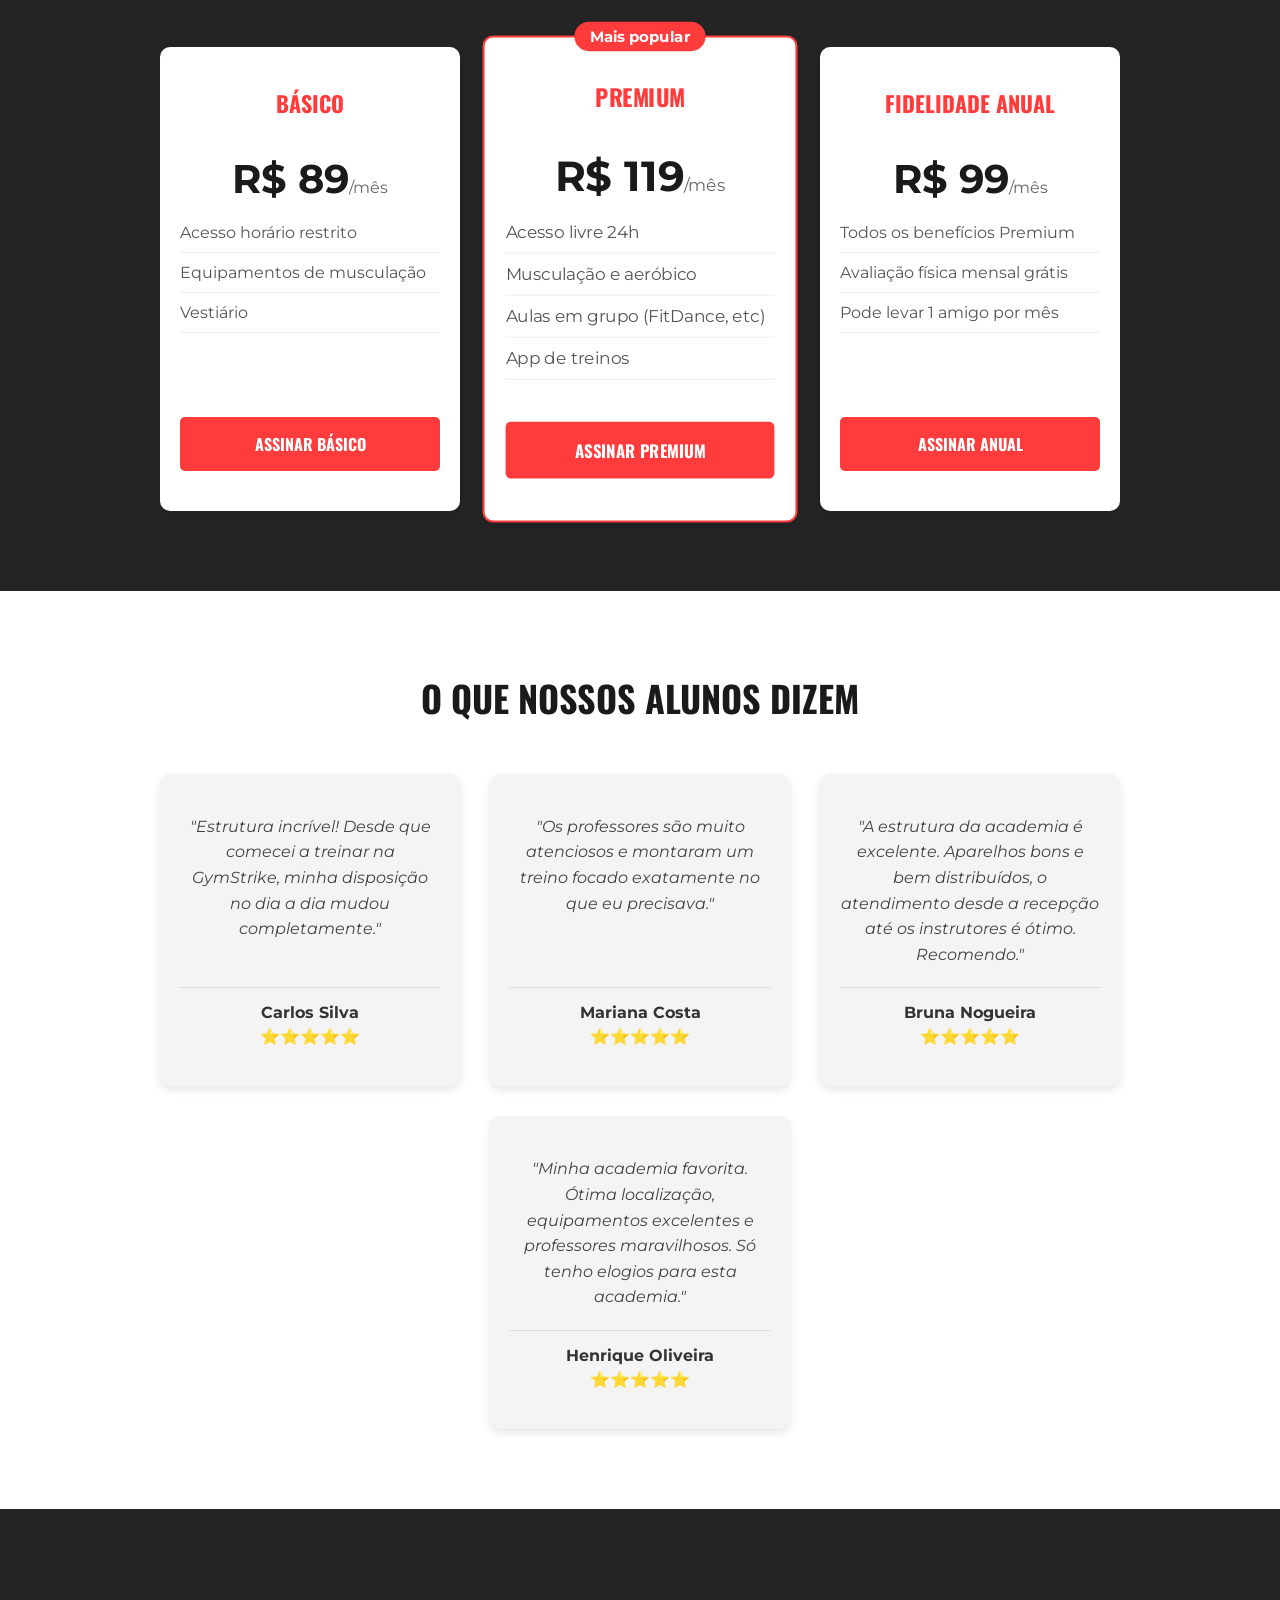
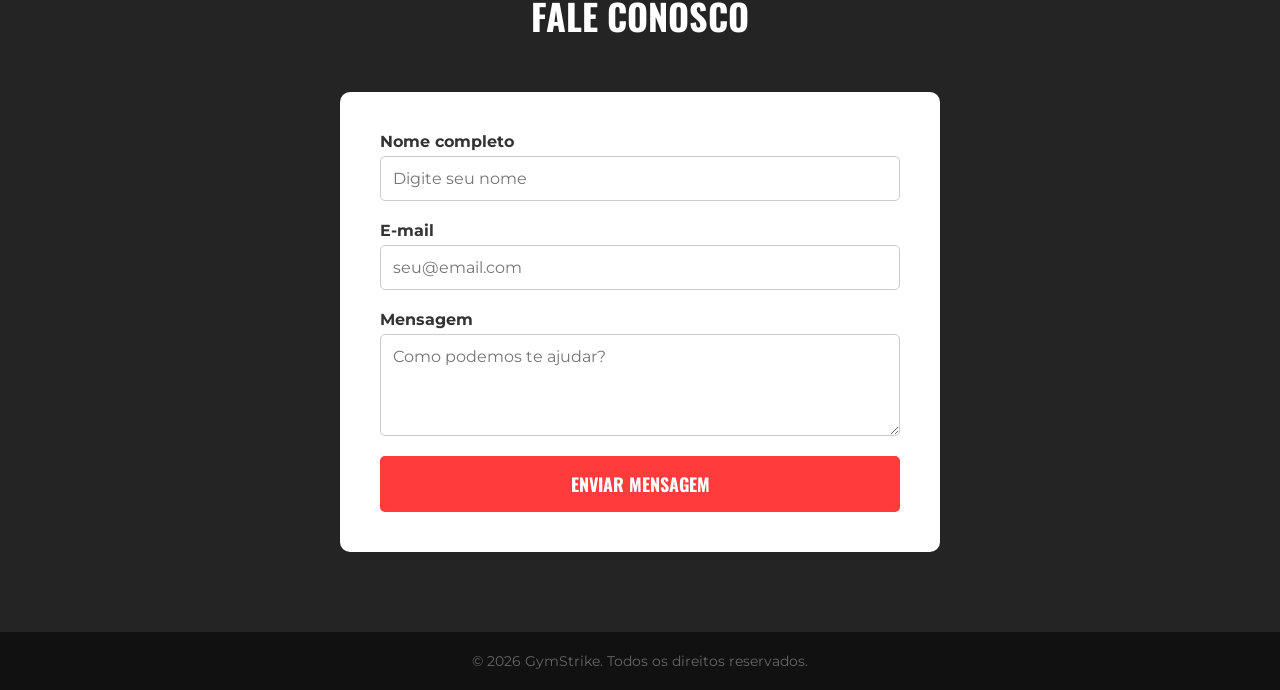
==== commit dd56965a: "style: aplica tipografia do google fonts e melhora logo textual" ====
--- a/index.html
+++ b/index.html
@@ -5,12 +5,15 @@
     <meta name="viewport" content="width=device-width, initial-scale=1.0">
     <title>GymStrike</title>
     <link rel="stylesheet" href="https://cdnjs.cloudflare.com/ajax/libs/font-awesome/6.5.1/css/all.min.css">
+    <link href="https://fonts.googleapis.com/css2?family=Montserrat:wght@400;600&family=Oswald:wght@500;700&display=swap" rel="stylesheet">
     <link rel="stylesheet" href="style.css">
 </head>
 <body>
     <header>
         <nav>
-            <div class="logo">GymStrike</div>
+            <div class="logo">
+                Gym<span>Strike</span>
+            </div>
             <ul class="nav-links">
                 <li><a href="#beneficios">Benefícios</a></li>
                 <li><a href="#planos">Planos</a></li>
--- a/style.css
+++ b/style.css
@@ -2,7 +2,12 @@
     margin: 0;
     padding: 0;
     box-sizing: border-box;
-    font-family: Arial, sans-serif; /* Fonte básica temporária */
+    font-family: 'Montserrat', sans-serif;
+}
+
+h1, h2, h3, .cta-button {
+    font-family: 'Oswald', sans-serif;
+    text-transform: uppercase;
 }
 
 /* CABEÇALHO E NAVEGAÇÃO */
@@ -22,9 +27,20 @@
 }
 
 .logo {
+    font-family: 'Oswald', sans-serif;
+    color: #ffffff;
+    font-size: 32px;
+    font-weight: 700;
+    text-transform: uppercase;
+    display: flex;
+    align-items: center;
+    gap: 10px;
+    letter-spacing: 2px;
+}
+
+.logo span {
+    font-family: 'Oswald', sans-serif;
     color: #ff3b3b;
-    font-size: 24px;
-    font-weight: bold;
 }
 
 .nav-links {
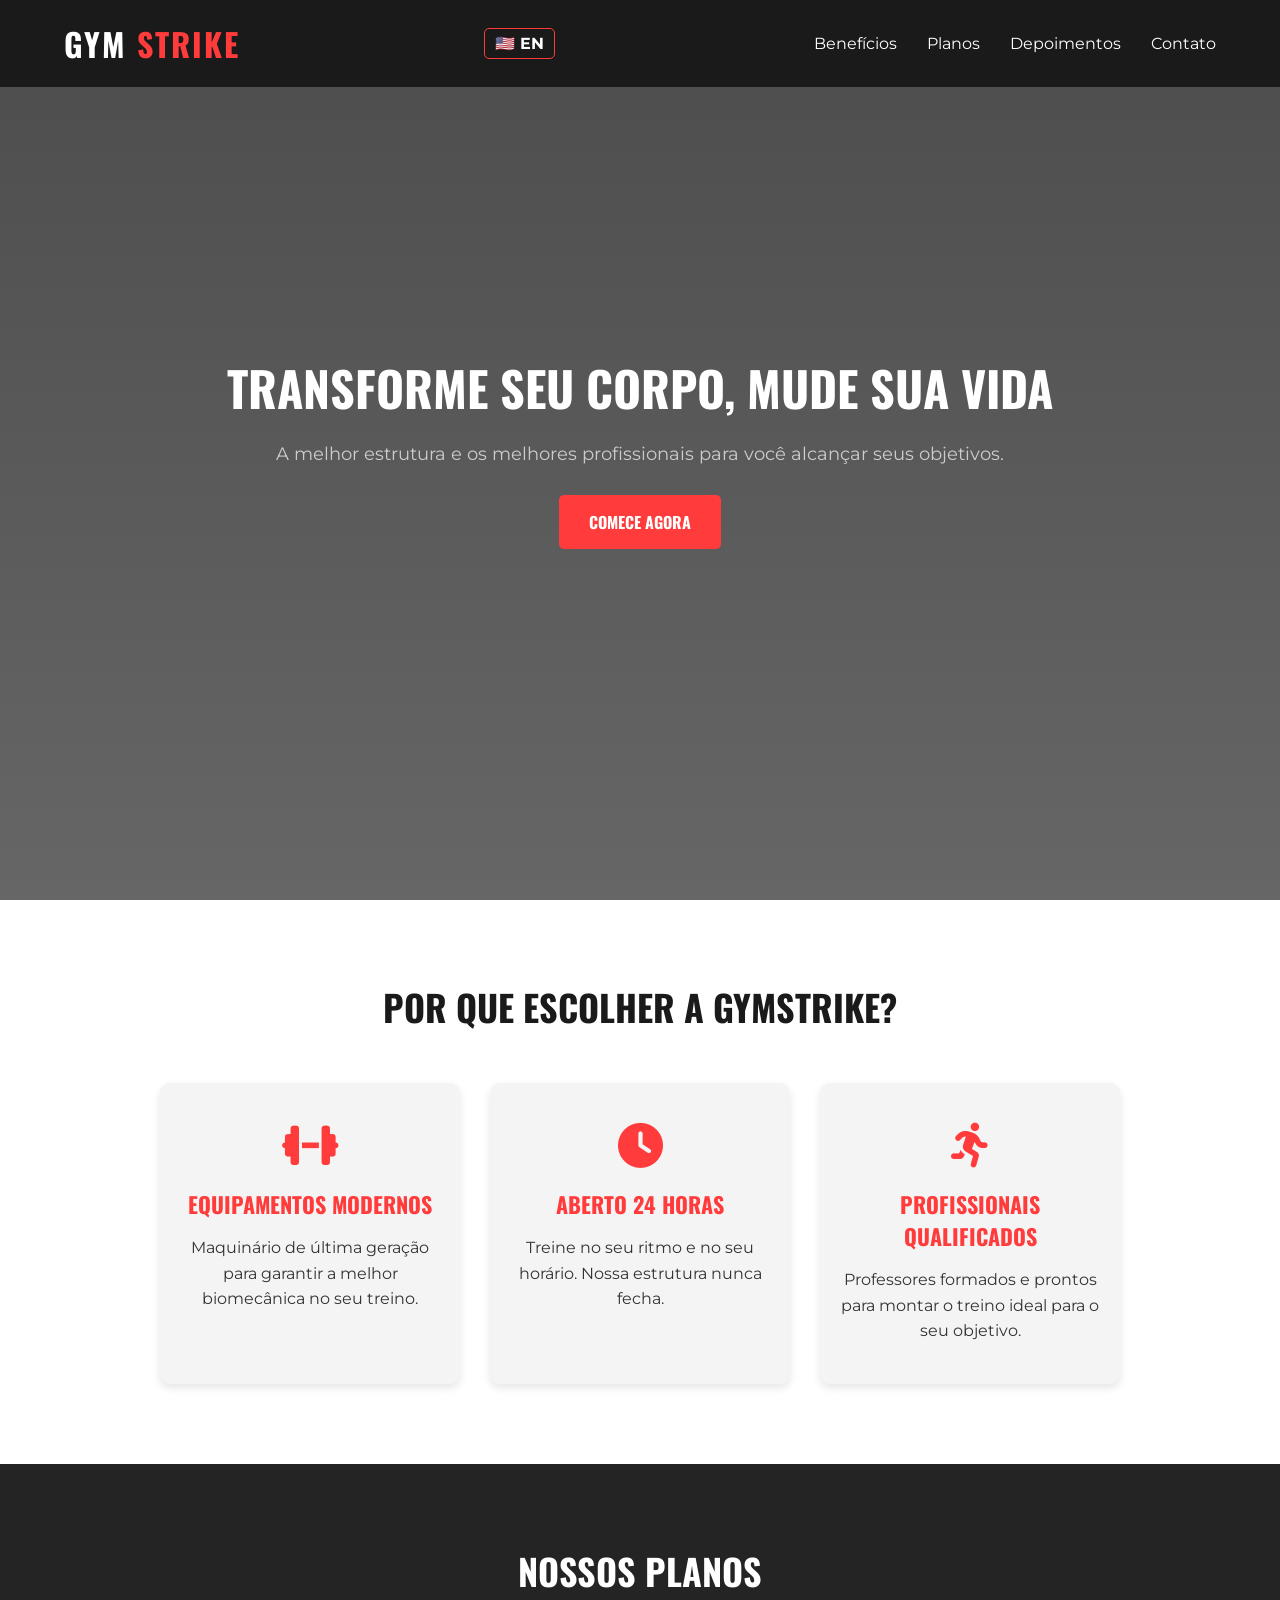
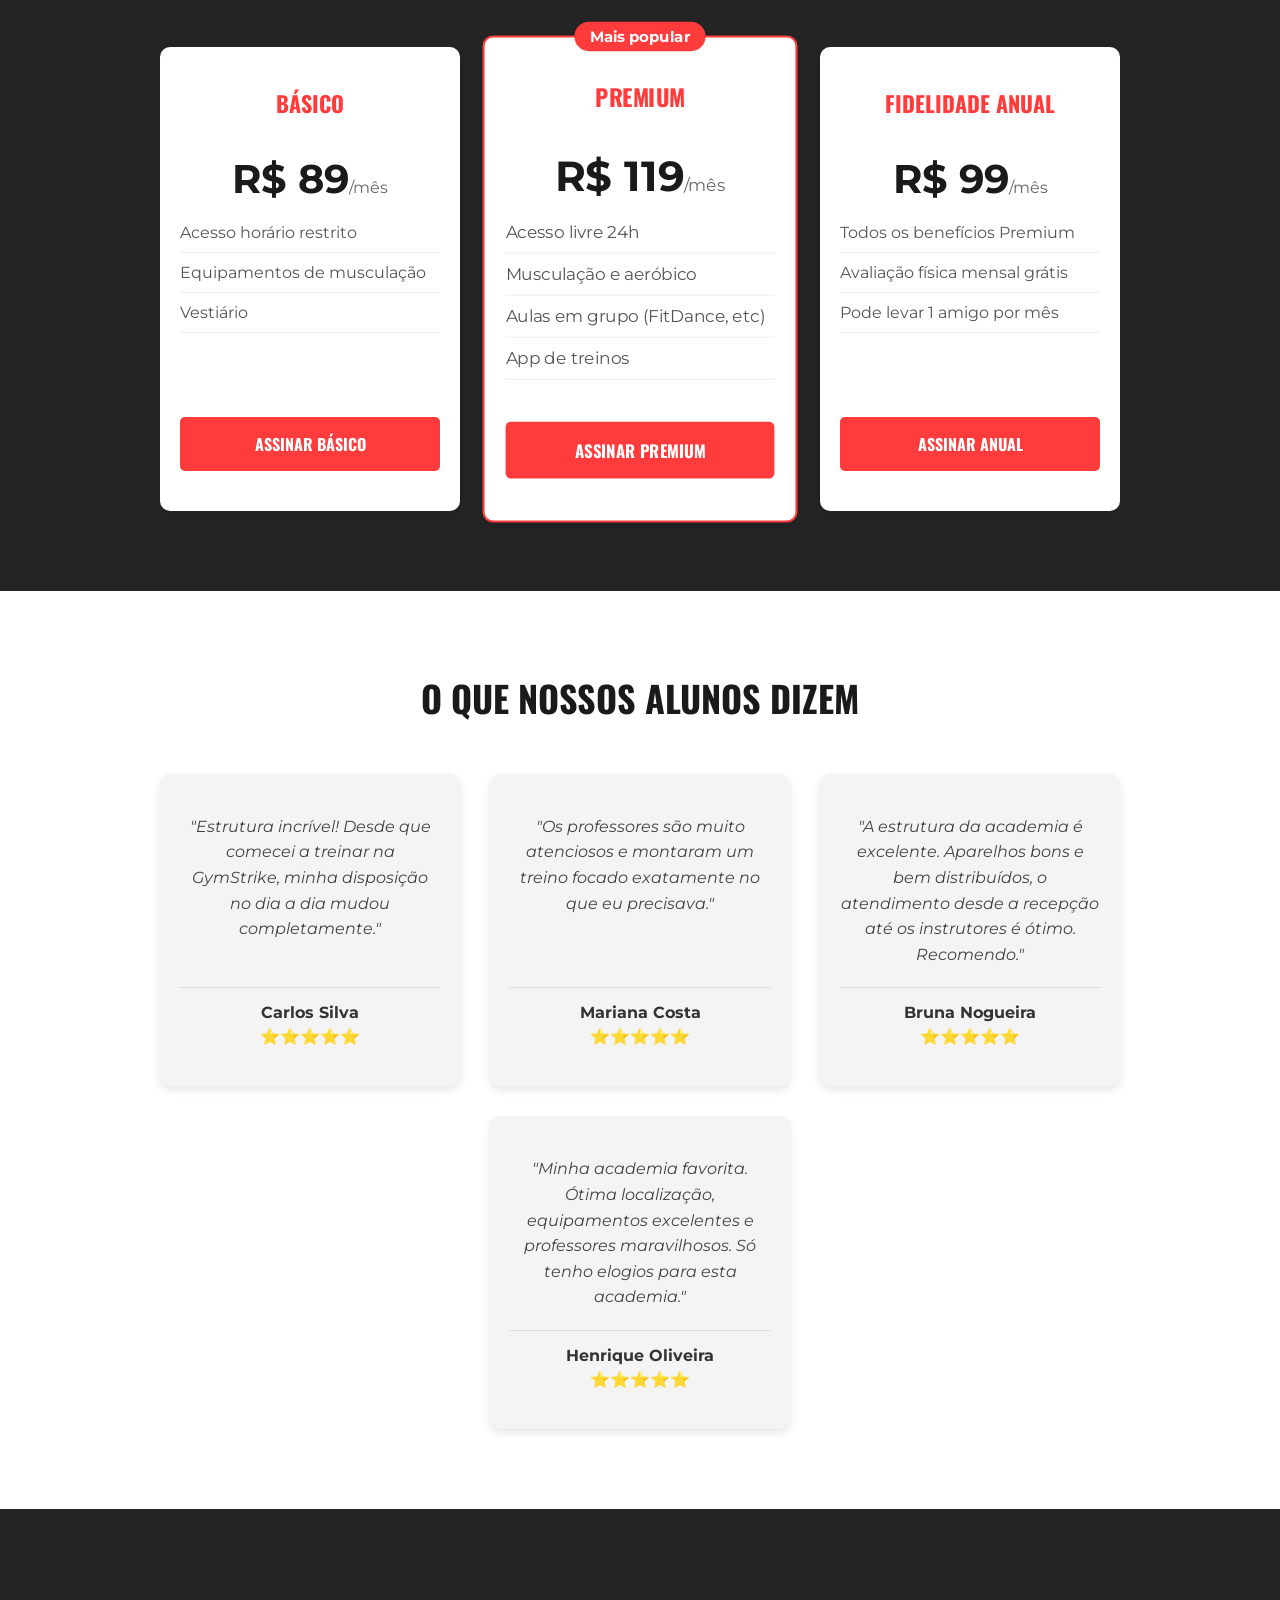
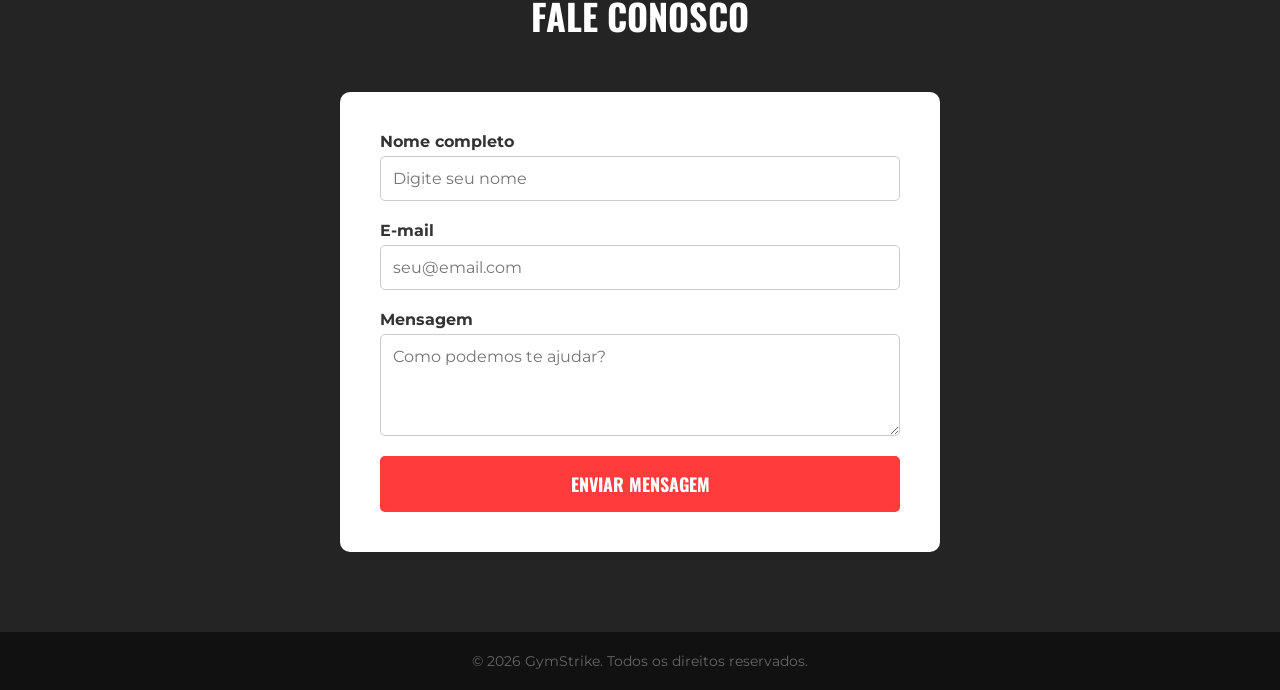
==== commit 75494ecf: "feat: adiciona versao em ingles do site e documentacao bilingue" ====
--- a/index.html
+++ b/index.html
@@ -11,10 +11,15 @@
 <body>
     <header>
         <nav>
-            <div class="logo">
-                Gym<span>Strike</span>
-            </div>
-            <ul class="nav-links">
+            <div class="logo">Gym<span>Strike</span></div>
+            
+            <a href="index-en.html" class="btn-idioma" title="Switch to English">🇺🇸 EN</a>
+
+            <button id="btn-menu" class="btn-menu">
+                <i class="fa-solid fa-bars"></i>
+            </button>
+
+            <ul id="nav-links" class="nav-links">
                 <li><a href="#beneficios">Benefícios</a></li>
                 <li><a href="#planos">Planos</a></li>
                 <li><a href="#depoimentos">Depoimentos</a></li>
@@ -39,17 +44,20 @@
             
             <div class="cards-container">
                 <div class="card">
-                    <i class="fa-solid fa-dumbbell icone-beneficio"></i> <h3>Equipamentos modernos</h3>
+                    <i class="fa-solid fa-dumbbell icone-beneficio"></i>
+                    <h3>Equipamentos modernos</h3>
                     <p>Maquinário de última geração para garantir a melhor biomecânica no seu treino.</p>
                 </div>
 
                 <div class="card">
-                    <i class="fa-solid fa-clock icone-beneficio"></i> <h3>Aberto 24 horas</h3>
+                    <i class="fa-solid fa-clock icone-beneficio"></i>
+                    <h3>Aberto 24 horas</h3>
                     <p>Treine no seu ritmo e no seu horário. Nossa estrutura nunca fecha.</p>
                 </div>
 
                 <div class="card">
-                    <i class="fa-solid fa-person-running icone-beneficio"></i> <h3>Profissionais qualificados</h3>
+                    <i class="fa-solid fa-person-running icone-beneficio"></i>
+                    <h3>Profissionais qualificados</h3>
                     <p>Professores formados e prontos para montar o treino ideal para o seu objetivo.</p>
                 </div>
             </div>
--- a/style.css
+++ b/style.css
@@ -43,6 +43,33 @@
     color: #ff3b3b;
 }
 
+/* BOTÃO DE IDIOMA */
+.btn-idioma {
+    color: white;
+    text-decoration: none;
+    font-weight: bold;
+    font-size: 16px;
+    padding: 5px 10px;
+    border: 1px solid #ff3b3b;
+    border-radius: 5px;
+    transition: all 0.3s ease;
+    margin-right: 15px;
+}
+
+.btn-idioma:hover {
+    background-color: #ff3b3b;
+}
+
+/* O botão começa escondido por padrão no computador */
+.btn-menu {
+    display: none;
+    background: none;
+    border: none;
+    color: white;
+    font-size: 28px;
+    cursor: pointer;
+}
+
 .nav-links {
     list-style: none;
     display: flex;
@@ -343,4 +370,32 @@
 
 .card:hover .icone-beneficio {
     transform: rotate(-10deg) scale(1.1);
+}
+
+/* RESPONSIVIDADE (telas menores de 768px) */
+@media (max-width: 768px) {
+    /* Mostra o botão */
+    .btn-menu {
+        display: block;
+    }
+
+    /* Transforma o menu em uma tela cheia escondida na direita */
+    .nav-links {
+        position: fixed;
+        top: 80px;
+        right: -100%;
+        background-color: #1a1a1a;
+        width: 100%;
+        height: calc(100vh - 80px);
+        flex-direction: column;
+        align-items: center;
+        padding-top: 50px;
+        gap: 40px;
+        transition: right 0.4s ease;
+    }
+
+    /* Quando o JavaScript adicionar a classe 'ativo', o menu desliza para dentro da tela */
+    .nav-links.ativo {
+        right: 0;
+    }
 }
